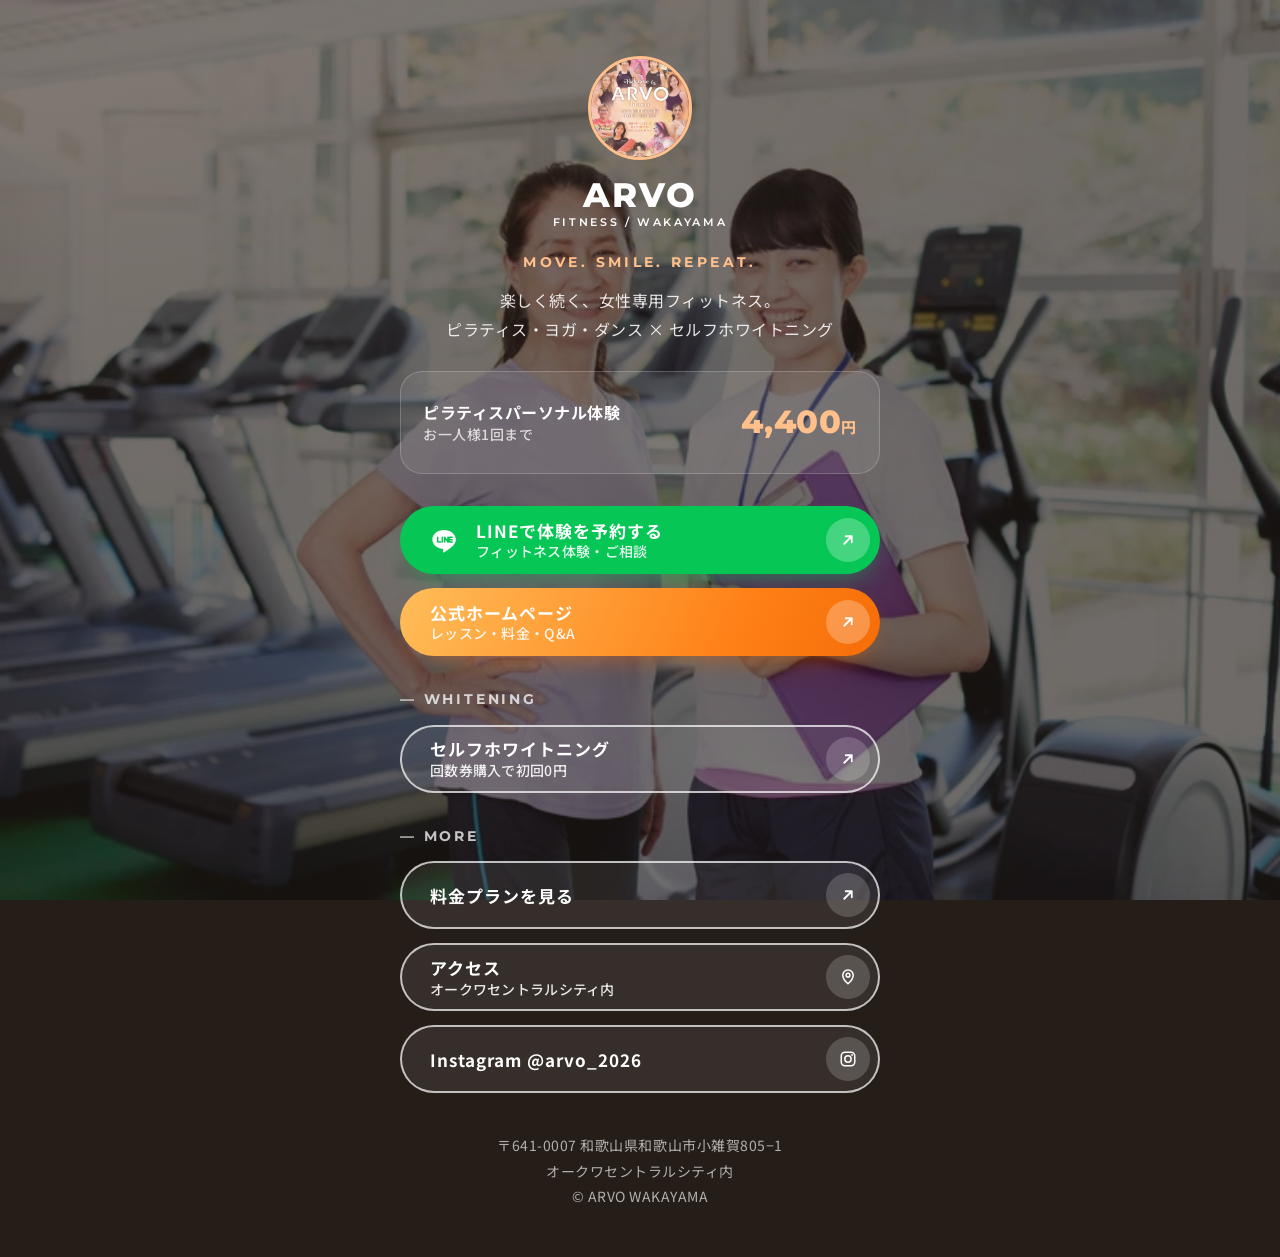
==== links.html @ a534ae3a "first commit" ====
<!doctype html>
<html lang="ja">
<head>
<meta charset="utf-8">
<meta name="viewport" content="width=device-width,initial-scale=1">
<title>ARVO和歌山 | リンク</title>
<meta name="description" content="ARVO和歌山（女性専用フィットネス）とセルフホワイトニングのリンク集。体験予約はLINEから。">
<meta name="robots" content="noindex">
<meta name="theme-color" content="#241d18">
<link rel="preconnect" href="https://fonts.googleapis.com">
<link rel="preconnect" href="https://fonts.gstatic.com" crossorigin>
<link href="https://fonts.googleapis.com/css2?family=Montserrat:wght@600;700;800;900&family=Noto+Sans+JP:wght@400;500;700;800&display=swap" rel="stylesheet">
<link rel="stylesheet" href="css/style.css">
<style>
  body{background:var(--brown);min-height:100svh}
  .lk{position:relative;min-height:100svh;color:#fff;overflow:hidden}
  .lk-bg{position:fixed;inset:0;width:100%;height:100%;object-fit:cover;opacity:.35}
  .lk::before{content:"";position:fixed;inset:0;background:linear-gradient(180deg,rgba(36,29,24,.55),rgba(36,29,24,.92) 55%),radial-gradient(at 0 0,rgba(247,191,142,.35),transparent 60%);z-index:0}
  .lk-in{position:relative;z-index:1;width:min(100% - 36px,480px);margin-inline:auto;padding:56px 0 48px;text-align:center}
  .lk-avatar{width:104px;height:104px;border-radius:50%;margin:0 auto;overflow:hidden;border:3px solid var(--peach)}
  .lk-avatar img{width:100%;height:100%;object-fit:cover}
  .lk .logo{display:inline-block;margin-top:18px}
  .lk .logo b{font-size:34px}
  .lk-tag{font-family:var(--en);font-weight:700;letter-spacing:.24em;font-size:14px;color:var(--peach);margin-top:14px}
  .lk-desc{font-size:16px;color:rgba(255,255,255,.88);margin-top:10px;line-height:1.8}
  .lk-list{display:grid;gap:14px;margin-top:32px}
  .lk-list .btn{width:100%;text-align:left;min-height:68px;font-size:17px}
  .lk-list .btn span.t{flex:1;min-width:0;display:flex;flex-direction:column;line-height:1.4}
  .lk-list .btn span.t small{font-size:14px;font-weight:500;opacity:.9;letter-spacing:.02em}
  .lk-offer{margin-top:28px;border-radius:22px;padding:20px 22px;background:rgba(255,255,255,.08);border:1px solid rgba(255,255,255,.2);display:flex;justify-content:space-between;align-items:center;gap:10px;text-align:left}
  .lk-offer p{font-weight:700;font-size:16px;line-height:1.5}
  .lk-offer p small{display:block;font-weight:500;font-size:14px;color:rgba(255,255,255,.75)}
  .lk-offer b{font-family:var(--en);font-weight:800;font-size:32px;color:var(--peach);white-space:nowrap}
  .lk-offer b small{font-family:var(--font);font-size:15px}
  .lk-sec{font-family:var(--en);font-weight:700;letter-spacing:.2em;font-size:14px;color:rgba(255,255,255,.75);margin-top:30px;text-align:left}
  .lk-foot{margin-top:40px;font-size:14px;color:rgba(255,255,255,.65);line-height:1.8}
</style>
</head>
<body>
<svg width="0" height="0" style="position:absolute" aria-hidden="true">
  <symbol id="i-out" viewBox="0 0 24 24"><path d="M7 17 17 7M9 7h8v8" fill="none" stroke="currentColor" stroke-width="2.4" stroke-linecap="round" stroke-linejoin="round"/></symbol>
  <symbol id="i-line" viewBox="0 0 24 24"><path d="M12 3.5C6.5 3.5 2 7.1 2 11.6c0 4 3.6 7.4 8.4 8 .3.1.8.2.9.5.1.3.1.7 0 1l-.1.9c0 .3-.2 1 .9.5 1.1-.5 5.9-3.5 8-6 1.5-1.6 2-3.2 2-4.9 0-4.5-4.5-8.1-10.1-8.1Z" fill="#fff"/><path d="M6.6 9.6v4.2h2.6M10.6 9.6v4.2M12.6 13.8V9.6l2.8 4.2V9.6M19 9.6h-2.4v4.2H19M16.6 11.7H19" fill="none" stroke="#06c755" stroke-width="1.3" stroke-linecap="round" stroke-linejoin="round"/></symbol>
  <symbol id="i-ig" viewBox="0 0 24 24"><rect x="3" y="3" width="18" height="18" rx="5" fill="none" stroke="currentColor" stroke-width="2"/><circle cx="12" cy="12" r="4.2" fill="none" stroke="currentColor" stroke-width="2"/><circle cx="17.4" cy="6.6" r="1.2" fill="currentColor"/></symbol>
  <symbol id="i-pin" viewBox="0 0 24 24"><path d="M12 21s-7-6.2-7-11.5a7 7 0 0 1 14 0C19 14.8 12 21 12 21Z" fill="none" stroke="currentColor" stroke-width="2"/><circle cx="12" cy="9.5" r="2.5" fill="none" stroke="currentColor" stroke-width="2"/></symbol>
</svg>

<main class="lk">
  <img class="lk-bg" src="assets/welcome.webp" alt="">
  <div class="lk-in">
    <div class="lk-avatar"><img src="assets/team.webp" alt="ARVOのインストラクター"></div>
    <a class="logo" href="index.html"><b>ARVO</b><small>FITNESS / WAKAYAMA</small></a>
    <p class="lk-tag">MOVE. SMILE. REPEAT.</p>
    <p class="lk-desc">楽しく続く、女性専用フィットネス。<br>ピラティス・ヨガ・ダンス × セルフホワイトニング</p>

    <div class="lk-offer"><p>ピラティスパーソナル体験<small>お一人様1回まで</small></p><b>4,400<small>円</small></b></div>

    <div class="lk-list">
      <a class="btn btn--line" data-link="line" href="#" target="_blank" rel="noopener"><svg class="ico" aria-hidden="true"><use href="#i-line"/></svg><span class="t">LINEで体験を予約する<small>フィットネス体験・ご相談</small></span><span class="chip"><svg aria-hidden="true"><use href="#i-out"/></svg></span></a>
      <a class="btn" href="index.html"><span class="t">公式ホームページ<small>レッスン・料金・Q&amp;A</small></span><span class="chip"><svg aria-hidden="true"><use href="#i-out"/></svg></span></a>
    </div>

    <p class="lk-sec">— WHITENING</p>
    <div class="lk-list" style="margin-top:12px">
      <a class="btn btn--ghost-lt" data-link="whitening" href="https://arvo-4ef22.web.app/" target="_blank" rel="noopener"><span class="t">セルフホワイトニング<small>回数券購入で初回0円</small></span><span class="chip"><svg aria-hidden="true"><use href="#i-out"/></svg></span></a>
    </div>

    <p class="lk-sec">— MORE</p>
    <div class="lk-list" style="margin-top:12px">
      <a class="btn btn--ghost-lt" href="index.html#price"><span class="t">料金プランを見る</span><span class="chip"><svg aria-hidden="true"><use href="#i-out"/></svg></span></a>
      <a class="btn btn--ghost-lt" href="https://www.google.com/maps/place/%E3%82%B9%E3%83%BC%E3%83%91%E3%83%BC%E3%82%BB%E3%83%B3%E3%82%BF%E3%83%BC%E3%82%AA%E3%83%BC%E3%82%AF%E3%83%AF+%E3%82%BB%E3%83%B3%E3%83%88%E3%83%A9%E3%83%AB%E3%82%B7%E3%83%86%E3%82%A3%E5%92%8C%E6%AD%8C%E5%B1%B1%E5%BA%97/@34.195316,135.18336,16z" target="_blank" rel="noopener"><span class="t">アクセス<small>オークワセントラルシティ内</small></span><span class="chip"><svg aria-hidden="true"><use href="#i-pin"/></svg></span></a>
      <a class="btn btn--ghost-lt" data-link="instagram" href="https://www.instagram.com/arvo_2026/" target="_blank" rel="noopener"><span class="t">Instagram @arvo_2026</span><span class="chip"><svg aria-hidden="true"><use href="#i-ig"/></svg></span></a>
    </div>

    <p class="lk-foot">〒641-0007 和歌山県和歌山市小雑賀805−1<br>オークワセントラルシティ内<br>© ARVO WAKAYAMA</p>
  </div>
</main>
<script src="js/main.js"></script>
</body>
</html>
---- css/style.css ----
/* =========================================================
   ARVO和歌山 — 配色は arvo2026.com を踏襲
   文字：最小14px / 本文17px / ボタン：大きめのピル型
   ========================================================= */
:root{
  --ink:#2c343b;          /* 本文 */
  --ink-soft:#5a534d;     /* 補足文（白地でコントラスト確保） */
  --brown:#241d18;        /* ヒーロー/濃色面 */
  --brown-2:#3d2a20;
  --orange:#ff8017;       /* メインアクセント */
  --orange-lt:#ffbd59;
  --orange-dp:#c65d09;    /* 文字用オレンジ（白地で4.5:1） */
  --orange-txt:#a6500f;
  --peach:#ffc08c;
  --cream:#fffaf4;
  --cream-2:#fff8ec;
  --sand:#f3e2cd;
  --line:#e9dccd;
  --white:#fff;
  --line-green:#06c755;   /* LINE公式カラー */
  --grad:linear-gradient(115deg,#ffbd59,#ff8017 70%,#f56d08);
  --radius:20px;
  --shadow:0 18px 40px -18px rgba(116,67,36,.35);
  --wrap:1160px;
  --font:"Noto Sans JP",system-ui,-apple-system,"Hiragino Sans",sans-serif;
  --en:"Montserrat","Noto Sans JP",sans-serif;
}
*{box-sizing:border-box}
html{scroll-behavior:smooth;-webkit-text-size-adjust:100%}
body{margin:0;font-family:var(--font);color:var(--ink);background:var(--cream);font-size:17px;line-height:1.9;letter-spacing:.03em}
img{max-width:100%;display:block}
a{color:inherit}
h1,h2,h3,p{margin:0}
.wrap{width:min(100% - 40px,var(--wrap));margin-inline:auto}
.skip{position:absolute;left:-9999px}.skip:focus{left:16px;top:16px;z-index:100;background:#fff;padding:12px 18px;border-radius:999px}

/* ---------- 見出し ---------- */
.eyebrow{display:inline-flex;align-items:center;gap:12px;font-family:var(--en);font-weight:700;font-size:14px;letter-spacing:.2em;color:var(--orange-dp)}
.eyebrow::before{content:"";width:28px;height:2px;background:var(--orange)}
.h2{font-size:clamp(30px,4.4vw,46px);line-height:1.45;font-weight:800;letter-spacing:.04em;margin-top:14px}
.lead{font-size:clamp(17px,1.8vw,19px);color:var(--ink-soft);margin-top:20px;max-width:40em}
.sec{padding:clamp(80px,11vw,140px) 0}
.sec-head{margin-bottom:clamp(40px,6vw,64px)}
.center{text-align:center}.center .eyebrow{justify-content:center}.center .lead{margin-inline:auto}
.note{font-size:14px;color:var(--ink-soft);margin-top:18px}

/* ---------- ボタン（新デザイン：ピル型＋矢印チップ） ---------- */
.btn{--bg:var(--grad);--fg:#fff;--chip:rgba(255,255,255,.25);
  display:inline-flex;align-items:center;justify-content:space-between;gap:18px;
  min-height:60px;padding:8px 10px 8px 30px;border-radius:999px;
  background:var(--bg);color:var(--fg);text-decoration:none;font-weight:700;font-size:17px;letter-spacing:.06em;
  border:0;cursor:pointer;box-shadow:0 12px 26px -12px rgba(245,109,8,.6);
  transition:transform .2s ease,box-shadow .2s ease}
.btn .chip{flex:none;width:44px;height:44px;border-radius:50%;background:var(--chip);display:grid;place-items:center;transition:transform .25s ease}
.btn .chip svg{width:18px;height:18px}
.btn:hover{transform:translateY(-2px);box-shadow:0 18px 30px -12px rgba(245,109,8,.7)}
.btn:hover .chip{transform:translateX(3px)}
.btn:focus-visible{outline:3px solid var(--brown);outline-offset:3px}
.btn--line{--bg:var(--line-green);box-shadow:0 12px 26px -12px rgba(6,199,85,.6)}
.btn--line:hover{box-shadow:0 18px 30px -12px rgba(6,199,85,.7)}
.btn--line .ico{width:28px;height:28px;flex:none}
.btn--ghost{--bg:transparent;--fg:var(--ink);--chip:var(--sand);box-shadow:inset 0 0 0 2px var(--ink)}
.btn--ghost:hover{box-shadow:inset 0 0 0 2px var(--ink)}
.btn--ghost-lt{--bg:rgba(255,255,255,.08);--fg:#fff;--chip:rgba(255,255,255,.18);box-shadow:inset 0 0 0 2px rgba(255,255,255,.7)}
.btn--dark{--bg:var(--brown);--chip:rgba(255,255,255,.14);box-shadow:none}
.btn--lg{min-height:68px;font-size:18px;padding-left:34px}
.btn--block{display:flex;width:100%}
.btn-row{display:flex;flex-wrap:wrap;gap:14px;margin-top:36px}

/* ---------- ヘッダー ---------- */
.hd{position:fixed;inset:0 0 auto;z-index:50;transition:background .3s,box-shadow .3s}
.hd.is-scrolled{background:rgba(255,250,244,.94);backdrop-filter:blur(10px);box-shadow:0 1px 0 var(--line)}
.hd-in{display:flex;align-items:center;justify-content:space-between;height:78px}
.logo{text-decoration:none;line-height:1;color:#fff}
.hd.is-scrolled .logo{color:var(--ink)}
.logo b{display:block;font-family:var(--en);font-weight:800;font-size:28px;letter-spacing:.06em}
.logo small{display:block;font-family:var(--en);font-size:11px;font-weight:600;letter-spacing:.24em;margin-top:5px}
.nav{display:flex;align-items:center;gap:30px}
.nav a{text-decoration:none;font-size:15px;font-weight:600;color:#fff}
.hd.is-scrolled .nav a{color:var(--ink)}
.nav a:not(.btn):hover{color:var(--peach)}
.hd.is-scrolled .nav a:not(.btn):hover{color:var(--orange-dp)}
.nav .btn{min-height:50px;font-size:15px;padding-left:22px}
.nav .btn .chip{width:36px;height:36px}
.nav .btn--line .ico{width:24px;height:24px}
.hd.is-scrolled .nav .btn{color:#fff}
.menu-btn{display:none}

/* ---------- ヒーロー ---------- */
.hero{position:relative;min-height:100svh;display:flex;align-items:center;color:#fff;overflow:hidden;background:var(--brown)}
.hero-bg{position:absolute;inset:0;width:100%;height:100%;object-fit:cover}
.hero::after{content:"";position:absolute;inset:0;background:linear-gradient(90deg,rgba(36,29,24,.88),rgba(36,29,24,.45) 64%,rgba(36,29,24,.12)),linear-gradient(0deg,rgba(36,29,24,.65),transparent 50%)}
.hero .wrap{position:relative;z-index:1;padding:140px 0 90px}
.hero-tag{display:flex;flex-wrap:wrap;gap:10px 18px;align-items:center;font-size:15px;font-weight:700}
.hero-tag .en{font-family:var(--en);letter-spacing:.24em;color:var(--peach);font-size:14px}
.hero h1{font-size:clamp(40px,7vw,78px);line-height:1.3;font-weight:900;letter-spacing:.04em;margin-top:22px}
.hero h1 em{font-style:normal;color:var(--peach)}
.hero-lead{font-size:clamp(17px,2vw,20px);margin-top:26px;line-height:2;color:rgba(255,255,255,.92)}
.hero-offer{display:inline-flex;flex-wrap:wrap;align-items:baseline;gap:6px 14px;margin-top:30px;padding:16px 26px;border-radius:16px;background:rgba(255,255,255,.1);border:1px solid rgba(255,255,255,.22)}
.hero-offer .lbl{font-size:16px;font-weight:700}
.hero-offer .price{font-family:var(--en);font-size:34px;font-weight:800;color:var(--peach);line-height:1}
.hero-offer .price small{font-size:17px;font-family:var(--font)}
.hero-offer .sub{font-size:14px;color:rgba(255,255,255,.8)}
.hero-sub-link{display:inline-flex;align-items:center;gap:10px;margin-top:22px;font-size:15px;font-weight:700;color:#fff;text-decoration:none;border-bottom:1px solid rgba(255,255,255,.45);padding-bottom:4px}
.hero-sub-link:hover{color:var(--peach);border-color:var(--peach)}

/* ---------- マーキー ---------- */
.marquee{background:var(--grad);color:#fff;overflow:hidden;white-space:nowrap;padding:18px 0;font-family:var(--en);font-weight:800;font-size:20px;letter-spacing:.14em}
.marquee-in{display:inline-block;animation:mq 40s linear infinite}
.marquee span{margin:0 26px}
@keyframes mq{to{transform:translateX(-50%)}}

/* ---------- About ---------- */
.about-grid{display:grid;grid-template-columns:1.05fr 1fr;gap:clamp(36px,6vw,80px);align-items:center}
.about-img{border-radius:28px;overflow:hidden;box-shadow:var(--shadow);aspect-ratio:4/5}
.about-img img{width:100%;height:100%;object-fit:cover}
.about-body p+p{margin-top:18px}
.points{display:grid;grid-template-columns:repeat(3,1fr);gap:14px;margin-top:36px}
.point{background:#fff;border-radius:18px;padding:22px 18px;box-shadow:0 1px 0 var(--line)}
.point .n{font-family:var(--en);font-weight:800;color:var(--orange-dp);font-size:15px}
.point p{font-weight:700;font-size:17px;line-height:1.6;margin-top:6px}

/* ---------- 診断チェック ---------- */
.check{background:linear-gradient(130deg,#fffdf8,#f7e9d9)}
.check-grid{display:grid;grid-template-columns:1fr 1fr;gap:clamp(32px,5vw,64px);align-items:start}
.check-list{display:grid;gap:12px;margin:0;padding:0;list-style:none}
.check-item label{display:flex;align-items:center;gap:16px;background:#fff;border-radius:18px;padding:20px 22px;cursor:pointer;border:2px solid transparent;font-weight:700;font-size:17px;line-height:1.6;transition:border-color .2s,background .2s}
.check-item input{position:absolute;opacity:0;pointer-events:none}
.check-item .box{flex:none;width:30px;height:30px;border-radius:50%;border:2px solid var(--peach);display:grid;place-items:center;transition:.2s}
.check-item .box svg{width:16px;height:16px;opacity:0;color:#fff}
.check-item input:checked + label{border-color:var(--orange);background:var(--cream-2)}
.check-item input:checked + label .box{background:var(--orange);border-color:var(--orange)}
.check-item input:checked + label .box svg{opacity:1}
.check-item input:focus-visible + label{outline:3px solid var(--brown);outline-offset:2px}
.result{position:sticky;top:110px;background:var(--brown);color:#fff;border-radius:28px;padding:clamp(28px,4vw,44px)}
.result .count{font-family:var(--en);font-weight:800;font-size:56px;line-height:1;color:var(--peach)}
.result .count small{font-size:16px;color:rgba(255,255,255,.75);margin-left:8px;letter-spacing:.12em}
.result h3{font-size:24px;margin-top:22px;line-height:1.6}
.result p{color:rgba(255,255,255,.85);margin-top:12px;font-size:16px}
.result .btn-row{margin-top:28px}
.result .reset{background:none;border:0;color:rgba(255,255,255,.75);font:inherit;font-size:15px;text-decoration:underline;cursor:pointer;margin-top:18px;padding:6px 0}

/* ---------- レッスン ---------- */
.lessons{display:grid;grid-template-columns:1fr 1fr;gap:28px}
.lesson{background:#fff;border-radius:28px;overflow:hidden;box-shadow:var(--shadow);display:flex;flex-direction:column}
.lesson-img{aspect-ratio:16/10;overflow:hidden}
.lesson-img img{width:100%;height:100%;object-fit:cover;transition:transform .6s}
.lesson:hover .lesson-img img{transform:scale(1.04)}
.lesson-body{padding:clamp(26px,3.5vw,40px);display:flex;flex-direction:column;flex:1}
.lesson .tag{font-family:var(--en);font-weight:700;font-size:14px;letter-spacing:.16em;color:var(--orange-dp)}
.lesson h3{font-size:clamp(24px,2.6vw,30px);margin-top:10px;line-height:1.5}
.lesson .catch{font-weight:700;font-size:18px;margin-top:6px}
.lesson p.desc{margin-top:14px;color:var(--ink-soft);flex:1}
.lesson .btn{margin-top:28px;align-self:flex-start}

/* ---------- ステップ ---------- */
.steps-band{background:var(--brown);color:#fff}
.steps-band .h2{color:#fff}.steps-band .lead{color:rgba(255,255,255,.82)}.steps-band .eyebrow{color:var(--peach)}
.steps{display:grid;grid-template-columns:repeat(3,1fr);gap:20px;counter-reset:s}
.step{background:rgba(255,255,255,.06);border:1px solid rgba(255,255,255,.14);border-radius:24px;padding:30px 28px}
.step .n{font-family:var(--en);font-weight:800;font-size:40px;line-height:1;background:var(--grad);-webkit-background-clip:text;background-clip:text;color:transparent}
.step h3{font-size:21px;margin-top:16px;line-height:1.6}
.step p{color:rgba(255,255,255,.8);margin-top:10px;font-size:16px}

/* ---------- 料金 ---------- */
.price-grid{display:grid;grid-template-columns:1.1fr 1fr;gap:28px;align-items:start}
.pcard{background:#fff;border-radius:28px;padding:clamp(28px,4vw,44px);box-shadow:var(--shadow)}
.pcard .tag{font-family:var(--en);font-weight:700;font-size:14px;letter-spacing:.16em;color:var(--orange-dp)}
.pcard h3{font-size:clamp(24px,2.6vw,30px);margin-top:8px}
.trial{margin-top:24px;border-radius:22px;padding:26px 28px;background:linear-gradient(110deg,#fff4de,#ffe1ba);display:flex;flex-wrap:wrap;align-items:center;justify-content:space-between;gap:10px 20px}
.trial .lbl{font-weight:800;font-size:17px}
.trial .lbl small{display:block;font-weight:500;font-size:14px;color:var(--ink-soft)}
.trial .val{font-family:var(--en);font-weight:800;font-size:48px;line-height:1;color:var(--orange-txt)}
.trial .val small{font-family:var(--font);font-size:20px}
.ptable{width:100%;border-collapse:collapse;margin-top:18px}
.ptable th,.ptable td{padding:16px 4px;border-bottom:1px solid var(--line);text-align:left;vertical-align:middle}
.ptable th{font-weight:700;font-size:17px}
.ptable th small{display:block;font-weight:500;font-size:14px;color:var(--ink-soft)}
.ptable td{text-align:right;font-family:var(--en);font-weight:800;font-size:22px;white-space:nowrap}
.ptable td small{font-family:var(--font);font-size:15px;font-weight:700}
.pcard .btn{margin-top:30px}
.group-plans{display:grid;gap:12px;margin-top:22px}
.gplan{display:flex;justify-content:space-between;align-items:center;gap:12px;padding:20px 24px;border-radius:18px;background:var(--cream-2)}
.gplan b{font-size:18px}
.gplan span{display:block;font-size:15px;color:var(--ink-soft)}
.gplan .v{font-family:var(--en);font-weight:800;font-size:26px;white-space:nowrap}
.gplan .v small{font-family:var(--font);font-size:15px}
.gplan.is-best{background:var(--grad);color:#fff}
.gplan.is-best span{color:rgba(255,255,255,.9)}

/* ---------- FITNESS × WHITENING ---------- */
.smile{position:relative;overflow:hidden;background:linear-gradient(110deg,#fff8ec,#f3e2cd)}
.smile-head{display:grid;grid-template-columns:1.1fr 1fr;gap:clamp(30px,5vw,70px);align-items:end}
.smile-big{font-family:var(--en);font-weight:900;font-size:clamp(46px,8vw,104px);line-height:.95;letter-spacing:.02em;color:var(--brown)}
.smile-big span{display:block}
.smile-big .o{background:var(--grad);-webkit-background-clip:text;background-clip:text;color:transparent}
.synergy{display:grid;grid-template-columns:repeat(3,1fr);gap:20px;margin-top:clamp(44px,6vw,70px)}
.syn{background:#fff;border-radius:24px;padding:32px 28px;box-shadow:0 1px 0 var(--line)}
.syn .ic{width:56px;height:56px;border-radius:50%;background:var(--cream-2);display:grid;place-items:center;color:var(--orange-dp)}
.syn .ic svg{width:28px;height:28px}
.syn h3{font-size:21px;line-height:1.6;margin-top:18px}
.syn p{color:var(--ink-soft);margin-top:10px;font-size:16px}
.wh-card{display:grid;grid-template-columns:1fr auto;gap:24px 40px;align-items:center;margin-top:28px;padding:clamp(28px,4vw,44px);border-radius:28px;background:var(--brown);color:#fff}
.wh-card .tag{font-family:var(--en);font-weight:700;letter-spacing:.18em;font-size:14px;color:var(--peach)}
.wh-card h3{font-size:clamp(22px,2.6vw,28px);margin-top:10px;line-height:1.55}
.wh-card p{color:rgba(255,255,255,.85);margin-top:10px;font-size:16px}
.wh-price{display:flex;align-items:baseline;flex-wrap:wrap;gap:4px 12px;margin-top:16px}
.wh-price s{color:rgba(255,255,255,.65);font-size:16px}
.wh-price b{font-family:var(--en);font-size:42px;line-height:1;color:var(--peach)}
.wh-price small{font-size:14px;color:rgba(255,255,255,.75)}

/* ---------- 声 ---------- */
.voices{display:grid;grid-template-columns:repeat(3,1fr);gap:20px}
.voice{background:#fff;border-radius:24px;padding:32px 28px;box-shadow:0 1px 0 var(--line);display:flex;flex-direction:column;gap:14px}
.voice .tag{font-family:var(--en);font-weight:700;font-size:14px;letter-spacing:.16em;color:var(--orange-dp)}
.voice h3{font-size:20px;line-height:1.6}
.voice p{color:var(--ink-soft);font-size:16px}

/* ---------- FAQ ---------- */
.faq{max-width:860px;margin-inline:auto;display:grid;gap:12px}
.faq details{background:#fff;border-radius:20px;box-shadow:0 1px 0 var(--line)}
.faq summary{list-style:none;display:flex;align-items:center;gap:16px;padding:22px 24px;cursor:pointer;font-weight:700;font-size:18px;line-height:1.6}
.faq summary::-webkit-details-marker{display:none}
.faq summary .q{font-family:var(--en);font-weight:800;color:var(--orange-dp);flex:none}
.faq summary .pm{margin-left:auto;flex:none;width:36px;height:36px;border-radius:50%;background:var(--cream-2);display:grid;place-items:center;transition:transform .25s}
.faq summary .pm svg{width:16px;height:16px}
.faq details[open] .pm{transform:rotate(45deg)}
.faq .a{padding:0 24px 24px 60px;color:var(--ink-soft)}

/* ---------- CTA ---------- */
.cta{position:relative;color:#fff;overflow:hidden;background:var(--brown)}
.cta-bg{position:absolute;inset:0;width:100%;height:100%;object-fit:cover;opacity:.35}
.cta::before{content:"";position:absolute;inset:0;background:radial-gradient(at 0 0,rgba(247,191,142,.35),transparent 60%)}
.cta .wrap{position:relative;z-index:1}
.cta .h2{color:#fff}.cta .eyebrow{color:var(--peach)}.cta .lead{color:rgba(255,255,255,.88)}
.cta-box{display:grid;grid-template-columns:1.2fr 1fr;gap:clamp(28px,5vw,60px);align-items:center}
.cta-card{background:#fff;color:var(--ink);border-radius:28px;padding:clamp(28px,4vw,40px)}
.cta-card .trial{margin-top:0}
.cta-card .btn{margin-top:22px}
.cta-card .alt{margin-top:14px}
.cta-card .note{text-align:center}
.flow{display:grid;gap:10px;margin-top:30px;padding:0;list-style:none}
.flow li{display:flex;gap:14px;align-items:center;font-weight:700;font-size:17px}
.flow li b{flex:none;width:36px;height:36px;border-radius:50%;background:var(--grad);display:grid;place-items:center;font-family:var(--en);font-size:15px}

/* ---------- アクセス ---------- */
.access-grid{display:grid;grid-template-columns:1fr 1.1fr;gap:clamp(30px,5vw,60px);align-items:center}
.access-img{border-radius:28px;overflow:hidden;aspect-ratio:16/11;box-shadow:var(--shadow)}
.access-img img{width:100%;height:100%;object-fit:cover}
.addr{font-size:18px;margin-top:22px;line-height:1.9}
.addr b{font-size:24px;display:block;margin-bottom:6px}

/* ---------- フッター ---------- */
.ft{background:var(--brown);color:rgba(255,255,255,.85);padding:64px 0 120px}
.ft-in{display:flex;flex-wrap:wrap;justify-content:space-between;gap:30px;align-items:flex-start}
.ft .logo{color:#fff}
.ft-nav{display:flex;flex-wrap:wrap;gap:12px 26px}
.ft-nav a{text-decoration:none;font-size:15px;font-weight:600}
.ft-nav a:hover{color:var(--peach)}
.ft small{display:block;margin-top:40px;font-size:14px;color:rgba(255,255,255,.6)}

/* ---------- 固定CTA（スマホ） ---------- */
.fix-cta{display:none}

/* ---------- 表示アニメ ---------- */
.rv{opacity:0;transform:translateY(24px);transition:opacity .8s ease,transform .8s ease}
.rv.is-in{opacity:1;transform:none}
@media (prefers-reduced-motion:reduce){.rv{opacity:1;transform:none;transition:none}.marquee-in{animation:none}html{scroll-behavior:auto}}

/* ---------- レスポンシブ ---------- */
@media (max-width:960px){
  .nav{position:fixed;inset:78px 0 auto;flex-direction:column;align-items:stretch;gap:0;background:var(--cream);padding:10px 20px 24px;box-shadow:0 20px 30px -20px rgba(0,0,0,.25);display:none}
  .nav.is-open{display:flex}
  .nav a{color:var(--ink);padding:16px 4px;border-bottom:1px solid var(--line);font-size:17px}
  .nav .btn{margin-top:16px;color:#fff;border:0;justify-content:space-between}
  .menu-btn{display:grid;place-items:center;width:52px;height:52px;border-radius:50%;border:0;background:rgba(255,255,255,.16);color:#fff;cursor:pointer}
  .hd.is-scrolled .menu-btn,.hd.menu-open .menu-btn{background:var(--brown);color:#fff}
  .hd.menu-open{background:var(--cream)}
  .hd.menu-open .logo{color:var(--ink)}
  .menu-btn svg{width:24px;height:24px}
  .about-grid,.check-grid,.lessons,.price-grid,.smile-head,.cta-box,.access-grid{grid-template-columns:1fr}
  .steps,.synergy,.voices{grid-template-columns:1fr}
  .result{position:static}
  .wh-card{grid-template-columns:1fr}
  .fix-cta{display:flex;position:fixed;left:12px;right:12px;bottom:12px;z-index:40;gap:10px;transform:translateY(140%);transition:transform .35s ease}
  .fix-cta.is-show{transform:none}
  .fix-cta .btn{flex:1;min-height:58px;font-size:16px;padding-left:20px}
  .fix-cta .btn .chip{width:40px;height:40px}
}
@media (max-width:560px){
  body{font-size:16px}
  .points{grid-template-columns:1fr}
  .btn{width:100%}
  .btn-row{flex-direction:column}
  .faq .a{padding-left:24px}
  .hero-offer{display:flex}
}
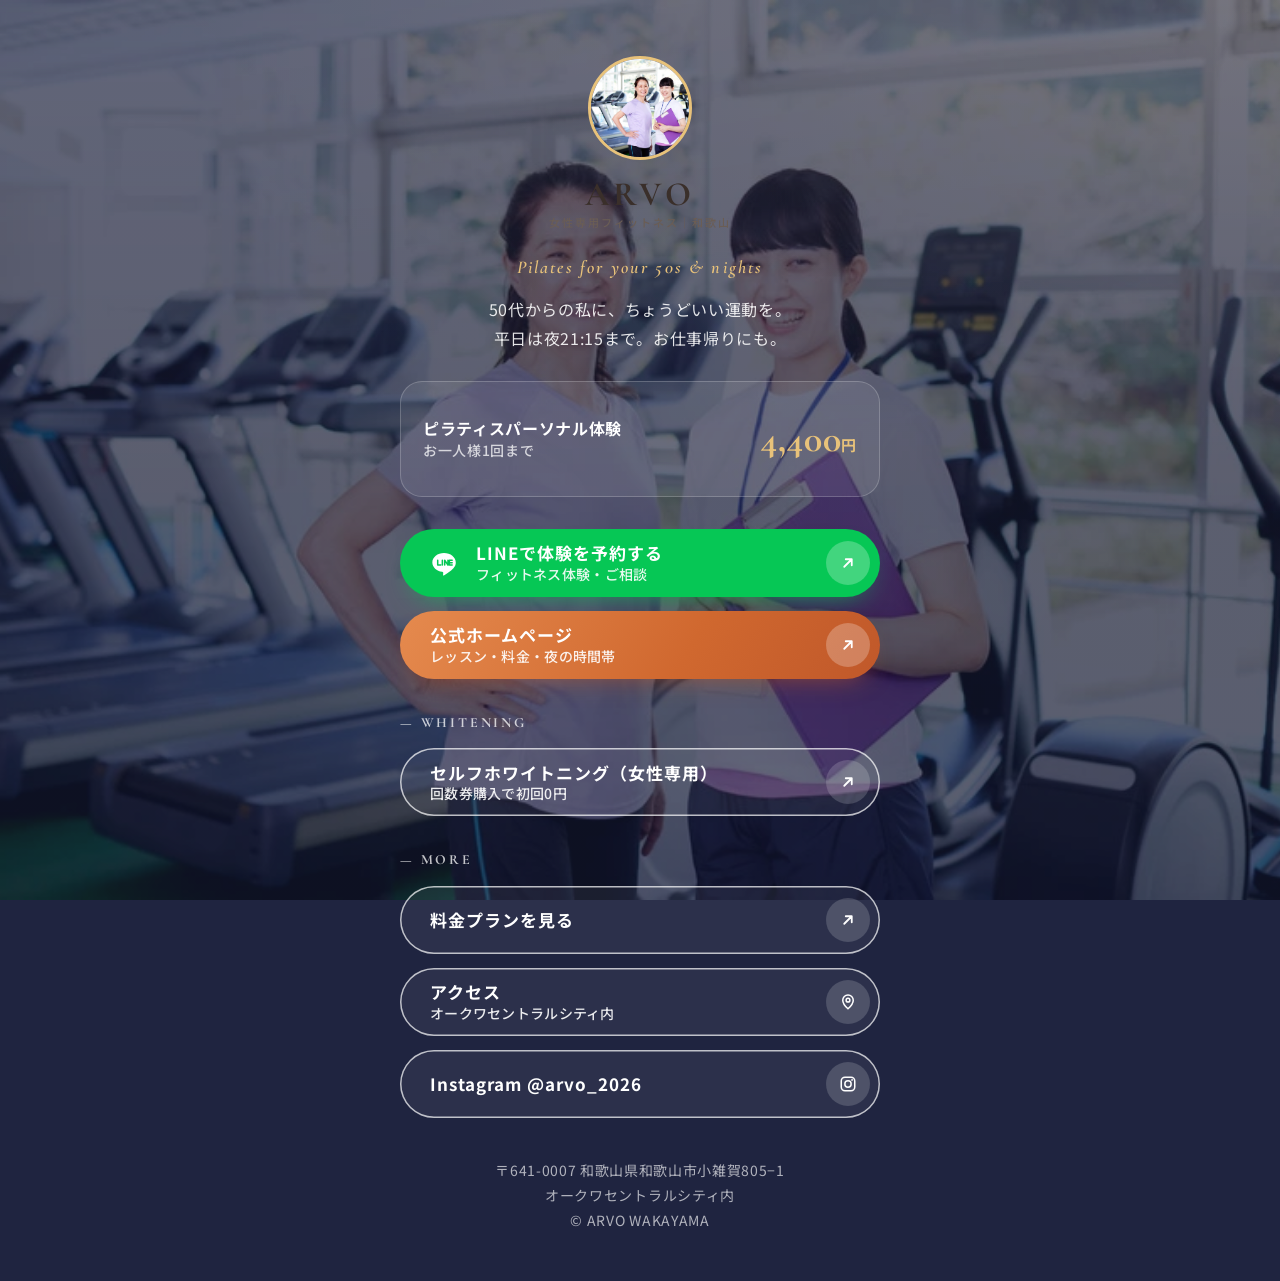
==== commit 5441f7bd: "Redesign site for women in their 50s and evening visitors in their 30s - New first view: 50s-focused" ====
--- a/links.html
+++ b/links.html
@@ -4,24 +4,24 @@
 <meta charset="utf-8">
 <meta name="viewport" content="width=device-width,initial-scale=1">
 <title>ARVO和歌山 | リンク</title>
-<meta name="description" content="ARVO和歌山（女性専用フィットネス）とセルフホワイトニングのリンク集。体験予約はLINEから。">
+<meta name="description" content="ARVO和歌山（女性専用フィットネス）とセルフホワイトニング（女性専用）のリンク集。平日は夜21:15まで。体験予約はLINEから。">
 <meta name="robots" content="noindex">
-<meta name="theme-color" content="#241d18">
+<meta name="theme-color" content="#1f2440">
 <link rel="preconnect" href="https://fonts.googleapis.com">
 <link rel="preconnect" href="https://fonts.gstatic.com" crossorigin>
-<link href="https://fonts.googleapis.com/css2?family=Montserrat:wght@600;700;800;900&family=Noto+Sans+JP:wght@400;500;700;800&display=swap" rel="stylesheet">
+<link href="https://fonts.googleapis.com/css2?family=Cormorant+Garamond:ital,wght@0,600;0,700;1,600&family=Noto+Sans+JP:wght@400;500;700&family=Shippori+Mincho:wght@600&display=swap" rel="stylesheet">
 <link rel="stylesheet" href="css/style.css">
 <style>
-  body{background:var(--brown);min-height:100svh}
+  body{background:var(--night);min-height:100svh}
   .lk{position:relative;min-height:100svh;color:#fff;overflow:hidden}
-  .lk-bg{position:fixed;inset:0;width:100%;height:100%;object-fit:cover;opacity:.35}
-  .lk::before{content:"";position:fixed;inset:0;background:linear-gradient(180deg,rgba(36,29,24,.55),rgba(36,29,24,.92) 55%),radial-gradient(at 0 0,rgba(247,191,142,.35),transparent 60%);z-index:0}
+  .lk-bg{position:fixed;inset:0;width:100%;height:100%;object-fit:cover;opacity:.3}
+  .lk::before{content:"";position:fixed;inset:0;background:linear-gradient(180deg,rgba(31,36,64,.55),rgba(20,24,48,.94) 55%),radial-gradient(at 100% 0,rgba(232,194,122,.3),transparent 60%);z-index:0}
   .lk-in{position:relative;z-index:1;width:min(100% - 36px,480px);margin-inline:auto;padding:56px 0 48px;text-align:center}
-  .lk-avatar{width:104px;height:104px;border-radius:50%;margin:0 auto;overflow:hidden;border:3px solid var(--peach)}
+  .lk-avatar{width:104px;height:104px;border-radius:50%;margin:0 auto;overflow:hidden;border:3px solid var(--gold)}
   .lk-avatar img{width:100%;height:100%;object-fit:cover}
   .lk .logo{display:inline-block;margin-top:18px}
   .lk .logo b{font-size:34px}
-  .lk-tag{font-family:var(--en);font-weight:700;letter-spacing:.24em;font-size:14px;color:var(--peach);margin-top:14px}
+  .lk-tag{font-family:var(--en);font-style:italic;font-weight:600;letter-spacing:.12em;font-size:18px;color:var(--gold);margin-top:14px}
   .lk-desc{font-size:16px;color:rgba(255,255,255,.88);margin-top:10px;line-height:1.8}
   .lk-list{display:grid;gap:14px;margin-top:32px}
   .lk-list .btn{width:100%;text-align:left;min-height:68px;font-size:17px}
@@ -30,7 +30,7 @@
   .lk-offer{margin-top:28px;border-radius:22px;padding:20px 22px;background:rgba(255,255,255,.08);border:1px solid rgba(255,255,255,.2);display:flex;justify-content:space-between;align-items:center;gap:10px;text-align:left}
   .lk-offer p{font-weight:700;font-size:16px;line-height:1.5}
   .lk-offer p small{display:block;font-weight:500;font-size:14px;color:rgba(255,255,255,.75)}
-  .lk-offer b{font-family:var(--en);font-weight:800;font-size:32px;color:var(--peach);white-space:nowrap}
+  .lk-offer b{font-family:var(--en);font-weight:700;font-size:38px;color:var(--gold);white-space:nowrap}
   .lk-offer b small{font-family:var(--font);font-size:15px}
   .lk-sec{font-family:var(--en);font-weight:700;letter-spacing:.2em;font-size:14px;color:rgba(255,255,255,.75);margin-top:30px;text-align:left}
   .lk-foot{margin-top:40px;font-size:14px;color:rgba(255,255,255,.65);line-height:1.8}
@@ -47,21 +47,21 @@
 <main class="lk">
   <img class="lk-bg" src="assets/welcome.webp" alt="">
   <div class="lk-in">
-    <div class="lk-avatar"><img src="assets/team.webp" alt="ARVOのインストラクター"></div>
-    <a class="logo" href="index.html"><b>ARVO</b><small>FITNESS / WAKAYAMA</small></a>
-    <p class="lk-tag">MOVE. SMILE. REPEAT.</p>
-    <p class="lk-desc">楽しく続く、女性専用フィットネス。<br>ピラティス・ヨガ・ダンス × セルフホワイトニング</p>
+    <div class="lk-avatar"><img src="assets/welcome.webp" alt="ARVOのスタッフ" style="object-position:30% 30%"></div>
+    <a class="logo" href="index.html"><b>ARVO</b><small>女性専用フィットネス｜和歌山</small></a>
+    <p class="lk-tag">Pilates for your 50s &amp; nights</p>
+    <p class="lk-desc">50代からの私に、ちょうどいい運動を。<br>平日は夜21:15まで。お仕事帰りにも。</p>
 
     <div class="lk-offer"><p>ピラティスパーソナル体験<small>お一人様1回まで</small></p><b>4,400<small>円</small></b></div>
 
     <div class="lk-list">
-      <a class="btn btn--line" data-link="line" href="#" target="_blank" rel="noopener"><svg class="ico" aria-hidden="true"><use href="#i-line"/></svg><span class="t">LINEで体験を予約する<small>フィットネス体験・ご相談</small></span><span class="chip"><svg aria-hidden="true"><use href="#i-out"/></svg></span></a>
-      <a class="btn" href="index.html"><span class="t">公式ホームページ<small>レッスン・料金・Q&amp;A</small></span><span class="chip"><svg aria-hidden="true"><use href="#i-out"/></svg></span></a>
+      <a class="btn btn--line" data-link="line" href="https://lin.ee/SpYlcYa" target="_blank" rel="noopener"><svg class="ico" aria-hidden="true"><use href="#i-line"/></svg><span class="t">LINEで体験を予約する<small>フィットネス体験・ご相談</small></span><span class="chip"><svg aria-hidden="true"><use href="#i-out"/></svg></span></a>
+      <a class="btn" href="index.html"><span class="t">公式ホームページ<small>レッスン・料金・夜の時間帯</small></span><span class="chip"><svg aria-hidden="true"><use href="#i-out"/></svg></span></a>
     </div>
 
     <p class="lk-sec">— WHITENING</p>
     <div class="lk-list" style="margin-top:12px">
-      <a class="btn btn--ghost-lt" data-link="whitening" href="https://arvo-4ef22.web.app/" target="_blank" rel="noopener"><span class="t">セルフホワイトニング<small>回数券購入で初回0円</small></span><span class="chip"><svg aria-hidden="true"><use href="#i-out"/></svg></span></a>
+      <a class="btn btn--ghost-lt" data-link="whitening" href="https://arvo-4ef22.web.app/" target="_blank" rel="noopener"><span class="t">セルフホワイトニング（女性専用）<small>回数券購入で初回0円</small></span><span class="chip"><svg aria-hidden="true"><use href="#i-out"/></svg></span></a>
     </div>
 
     <p class="lk-sec">— MORE</p>
--- a/css/style.css
+++ b/css/style.css
@@ -1,297 +1,352 @@
 /* =========================================================
-   ARVO和歌山 — 配色は arvo2026.com を踏襲
-   文字：最小14px / 本文17px / ボタン：大きめのピル型
+   ARVO和歌山
+   メインターゲット：50代女性 ／ サブ：夜に通いたい30代女性
+   ・落ち着いたクリーム×テラコッタ（ブランドのオレンジを大人向けに調整）
+   ・夜セクションはネイビー×ゴールド
+   ・文字：最小14px / 本文17px（スマホ16px）/ 行間ゆったり
    ========================================================= */
 :root{
-  --ink:#2c343b;          /* 本文 */
-  --ink-soft:#5a534d;     /* 補足文（白地でコントラスト確保） */
-  --brown:#241d18;        /* ヒーロー/濃色面 */
-  --brown-2:#3d2a20;
-  --orange:#ff8017;       /* メインアクセント */
-  --orange-lt:#ffbd59;
-  --orange-dp:#c65d09;    /* 文字用オレンジ（白地で4.5:1） */
-  --orange-txt:#a6500f;
-  --peach:#ffc08c;
-  --cream:#fffaf4;
-  --cream-2:#fff8ec;
-  --sand:#f3e2cd;
-  --line:#e9dccd;
+  --ink:#3a2f2a;          /* 本文 */
+  --ink-soft:#6a5d55;     /* 補足文（クリーム地で4.5:1以上） */
+  --cream:#fbf6f0;        /* ベース背景 */
+  --cream-2:#f5ece2;
+  --sand:#ecdccb;
+  --line:#e6d7c7;
   --white:#fff;
+  --accent:#d0682f;       /* テラコッタ（装飾・ボタン） */
+  --accent-dp:#a8501f;    /* 文字用（白地で4.5:1以上） */
+  --accent-lt:#f6d2b8;
+  --rose:#f3ddd3;
+  --night:#1f2440;        /* 夜セクション */
+  --night-2:#2c3358;
+  --gold:#e8c27a;
   --line-green:#06c755;   /* LINE公式カラー */
-  --grad:linear-gradient(115deg,#ffbd59,#ff8017 70%,#f56d08);
-  --radius:20px;
-  --shadow:0 18px 40px -18px rgba(116,67,36,.35);
+  --grad:linear-gradient(120deg,#e58a4e,#d0682f 60%,#c0582a);
+  --radius:24px;
+  --shadow:0 20px 44px -22px rgba(96,58,32,.38);
   --wrap:1160px;
   --font:"Noto Sans JP",system-ui,-apple-system,"Hiragino Sans",sans-serif;
-  --en:"Montserrat","Noto Sans JP",sans-serif;
+  --serif:"Shippori Mincho","Noto Serif JP","Hiragino Mincho ProN",serif;
+  --en:"Cormorant Garamond","Shippori Mincho",serif;
 }
 *{box-sizing:border-box}
 html{scroll-behavior:smooth;-webkit-text-size-adjust:100%}
-body{margin:0;font-family:var(--font);color:var(--ink);background:var(--cream);font-size:17px;line-height:1.9;letter-spacing:.03em}
+body{margin:0;font-family:var(--font);color:var(--ink);background:var(--cream);font-size:17px;line-height:1.95;letter-spacing:.04em}
 img{max-width:100%;display:block}
 a{color:inherit}
 h1,h2,h3,p{margin:0}
 .wrap{width:min(100% - 40px,var(--wrap));margin-inline:auto}
 .skip{position:absolute;left:-9999px}.skip:focus{left:16px;top:16px;z-index:100;background:#fff;padding:12px 18px;border-radius:999px}
+.sp{display:none}
 
 /* ---------- 見出し ---------- */
-.eyebrow{display:inline-flex;align-items:center;gap:12px;font-family:var(--en);font-weight:700;font-size:14px;letter-spacing:.2em;color:var(--orange-dp)}
-.eyebrow::before{content:"";width:28px;height:2px;background:var(--orange)}
-.h2{font-size:clamp(30px,4.4vw,46px);line-height:1.45;font-weight:800;letter-spacing:.04em;margin-top:14px}
-.lead{font-size:clamp(17px,1.8vw,19px);color:var(--ink-soft);margin-top:20px;max-width:40em}
-.sec{padding:clamp(80px,11vw,140px) 0}
-.sec-head{margin-bottom:clamp(40px,6vw,64px)}
+.eyebrow{display:inline-flex;align-items:center;gap:12px;font-family:var(--en);font-style:italic;font-weight:600;font-size:18px;letter-spacing:.12em;color:var(--accent-dp)}
+.eyebrow::before{content:"";width:32px;height:1px;background:currentColor}
+.h2{font-family:var(--serif);font-size:clamp(28px,4vw,42px);line-height:1.6;font-weight:600;letter-spacing:.06em;margin-top:14px}
+.h2 em{font-style:normal;color:var(--accent-dp)}
+.lead{font-size:clamp(17px,1.8vw,18px);color:var(--ink-soft);margin-top:20px;max-width:40em}
+.sec{padding:clamp(80px,11vw,136px) 0}
+.sec-head{margin-bottom:clamp(40px,6vw,60px)}
 .center{text-align:center}.center .eyebrow{justify-content:center}.center .lead{margin-inline:auto}
 .note{font-size:14px;color:var(--ink-soft);margin-top:18px}
 
-/* ---------- ボタン（新デザイン：ピル型＋矢印チップ） ---------- */
-.btn{--bg:var(--grad);--fg:#fff;--chip:rgba(255,255,255,.25);
+/* ---------- ボタン ---------- */
+.btn{--bg:var(--grad);--fg:#fff;--chip:rgba(255,255,255,.24);
   display:inline-flex;align-items:center;justify-content:space-between;gap:18px;
-  min-height:60px;padding:8px 10px 8px 30px;border-radius:999px;
+  min-height:62px;padding:8px 10px 8px 30px;border-radius:999px;
   background:var(--bg);color:var(--fg);text-decoration:none;font-weight:700;font-size:17px;letter-spacing:.06em;
-  border:0;cursor:pointer;box-shadow:0 12px 26px -12px rgba(245,109,8,.6);
+  border:0;cursor:pointer;box-shadow:0 12px 26px -14px rgba(192,88,42,.7);
   transition:transform .2s ease,box-shadow .2s ease}
 .btn .chip{flex:none;width:44px;height:44px;border-radius:50%;background:var(--chip);display:grid;place-items:center;transition:transform .25s ease}
 .btn .chip svg{width:18px;height:18px}
-.btn:hover{transform:translateY(-2px);box-shadow:0 18px 30px -12px rgba(245,109,8,.7)}
+.btn:hover{transform:translateY(-2px)}
 .btn:hover .chip{transform:translateX(3px)}
-.btn:focus-visible{outline:3px solid var(--brown);outline-offset:3px}
-.btn--line{--bg:var(--line-green);box-shadow:0 12px 26px -12px rgba(6,199,85,.6)}
-.btn--line:hover{box-shadow:0 18px 30px -12px rgba(6,199,85,.7)}
+.btn:focus-visible{outline:3px solid var(--ink);outline-offset:3px}
+.btn--line{--bg:var(--line-green);box-shadow:0 12px 26px -14px rgba(6,199,85,.7)}
 .btn--line .ico{width:28px;height:28px;flex:none}
-.btn--ghost{--bg:transparent;--fg:var(--ink);--chip:var(--sand);box-shadow:inset 0 0 0 2px var(--ink)}
-.btn--ghost:hover{box-shadow:inset 0 0 0 2px var(--ink)}
-.btn--ghost-lt{--bg:rgba(255,255,255,.08);--fg:#fff;--chip:rgba(255,255,255,.18);box-shadow:inset 0 0 0 2px rgba(255,255,255,.7)}
-.btn--dark{--bg:var(--brown);--chip:rgba(255,255,255,.14);box-shadow:none}
-.btn--lg{min-height:68px;font-size:18px;padding-left:34px}
+.btn--ghost{--bg:transparent;--fg:var(--ink);--chip:var(--cream-2);box-shadow:inset 0 0 0 1.5px var(--ink)}
+.btn--ghost-lt{--bg:rgba(255,255,255,.06);--fg:#fff;--chip:rgba(255,255,255,.16);box-shadow:inset 0 0 0 1.5px rgba(255,255,255,.7)}
+.btn--dark{--bg:var(--ink);--chip:rgba(255,255,255,.14);box-shadow:none}
+.btn--lg{min-height:70px;font-size:18px;padding-left:34px}
 .btn--block{display:flex;width:100%}
-.btn-row{display:flex;flex-wrap:wrap;gap:14px;margin-top:36px}
+.btn-row{display:flex;flex-wrap:wrap;gap:14px;margin-top:34px}
 
 /* ---------- ヘッダー ---------- */
 .hd{position:fixed;inset:0 0 auto;z-index:50;transition:background .3s,box-shadow .3s}
-.hd.is-scrolled{background:rgba(255,250,244,.94);backdrop-filter:blur(10px);box-shadow:0 1px 0 var(--line)}
+.hd.is-scrolled,.hd.menu-open{background:rgba(251,246,240,.95);backdrop-filter:blur(10px);box-shadow:0 1px 0 var(--line)}
 .hd-in{display:flex;align-items:center;justify-content:space-between;height:78px}
-.logo{text-decoration:none;line-height:1;color:#fff}
-.hd.is-scrolled .logo{color:var(--ink)}
-.logo b{display:block;font-family:var(--en);font-weight:800;font-size:28px;letter-spacing:.06em}
-.logo small{display:block;font-family:var(--en);font-size:11px;font-weight:600;letter-spacing:.24em;margin-top:5px}
-.nav{display:flex;align-items:center;gap:30px}
-.nav a{text-decoration:none;font-size:15px;font-weight:600;color:#fff}
-.hd.is-scrolled .nav a{color:var(--ink)}
-.nav a:not(.btn):hover{color:var(--peach)}
-.hd.is-scrolled .nav a:not(.btn):hover{color:var(--orange-dp)}
-.nav .btn{min-height:50px;font-size:15px;padding-left:22px}
+.logo{text-decoration:none;line-height:1;color:var(--ink)}
+.logo b{display:block;font-family:var(--en);font-weight:700;font-size:30px;letter-spacing:.12em}
+.logo small{display:block;font-size:11px;font-weight:500;letter-spacing:.18em;margin-top:5px;color:var(--ink-soft)}
+.nav{display:flex;align-items:center;gap:28px}
+.nav a{text-decoration:none;font-size:15px;font-weight:500}
+.nav a:not(.btn):hover{color:var(--accent-dp)}
+.nav .btn{min-height:50px;font-size:15px;padding-left:22px;color:#fff}
 .nav .btn .chip{width:36px;height:36px}
 .nav .btn--line .ico{width:24px;height:24px}
-.hd.is-scrolled .nav .btn{color:#fff}
 .menu-btn{display:none}
 
-/* ---------- ヒーロー ---------- */
-.hero{position:relative;min-height:100svh;display:flex;align-items:center;color:#fff;overflow:hidden;background:var(--brown)}
-.hero-bg{position:absolute;inset:0;width:100%;height:100%;object-fit:cover}
-.hero::after{content:"";position:absolute;inset:0;background:linear-gradient(90deg,rgba(36,29,24,.88),rgba(36,29,24,.45) 64%,rgba(36,29,24,.12)),linear-gradient(0deg,rgba(36,29,24,.65),transparent 50%)}
-.hero .wrap{position:relative;z-index:1;padding:140px 0 90px}
-.hero-tag{display:flex;flex-wrap:wrap;gap:10px 18px;align-items:center;font-size:15px;font-weight:700}
-.hero-tag .en{font-family:var(--en);letter-spacing:.24em;color:var(--peach);font-size:14px}
-.hero h1{font-size:clamp(40px,7vw,78px);line-height:1.3;font-weight:900;letter-spacing:.04em;margin-top:22px}
-.hero h1 em{font-style:normal;color:var(--peach)}
-.hero-lead{font-size:clamp(17px,2vw,20px);margin-top:26px;line-height:2;color:rgba(255,255,255,.92)}
-.hero-offer{display:inline-flex;flex-wrap:wrap;align-items:baseline;gap:6px 14px;margin-top:30px;padding:16px 26px;border-radius:16px;background:rgba(255,255,255,.1);border:1px solid rgba(255,255,255,.22)}
-.hero-offer .lbl{font-size:16px;font-weight:700}
-.hero-offer .price{font-family:var(--en);font-size:34px;font-weight:800;color:var(--peach);line-height:1}
-.hero-offer .price small{font-size:17px;font-family:var(--font)}
-.hero-offer .sub{font-size:14px;color:rgba(255,255,255,.8)}
-.hero-sub-link{display:inline-flex;align-items:center;gap:10px;margin-top:22px;font-size:15px;font-weight:700;color:#fff;text-decoration:none;border-bottom:1px solid rgba(255,255,255,.45);padding-bottom:4px}
-.hero-sub-link:hover{color:var(--peach);border-color:var(--peach)}
-
-/* ---------- マーキー ---------- */
-.marquee{background:var(--grad);color:#fff;overflow:hidden;white-space:nowrap;padding:18px 0;font-family:var(--en);font-weight:800;font-size:20px;letter-spacing:.14em}
-.marquee-in{display:inline-block;animation:mq 40s linear infinite}
-.marquee span{margin:0 26px}
-@keyframes mq{to{transform:translateX(-50%)}}
-
-/* ---------- About ---------- */
-.about-grid{display:grid;grid-template-columns:1.05fr 1fr;gap:clamp(36px,6vw,80px);align-items:center}
-.about-img{border-radius:28px;overflow:hidden;box-shadow:var(--shadow);aspect-ratio:4/5}
+/* ---------- ファーストビュー ---------- */
+.hero{position:relative;padding:118px 0 72px;overflow:hidden;background:
+  radial-gradient(70% 60% at 100% 0,var(--rose),transparent 70%),
+  radial-gradient(50% 50% at 0 100%,#f3e3cf,transparent 70%),var(--cream)}
+.hero-grid{display:grid;grid-template-columns:1.05fr .95fr;gap:clamp(30px,5vw,64px);align-items:center}
+.hero-tag{display:inline-flex;align-items:center;gap:10px;font-size:15px;font-weight:700;color:var(--accent-dp);background:#fff;border-radius:999px;padding:8px 18px;box-shadow:0 1px 0 var(--line)}
+.hero h1 .nw{white-space:nowrap}
+.hero h1{font-family:var(--serif);font-weight:600;font-size:clamp(30px,4.6vw,56px);line-height:1.5;letter-spacing:.06em;margin-top:24px}
+.hero h1 em{font-style:normal;color:var(--accent-dp);background:linear-gradient(transparent 70%,var(--accent-lt) 70%)}
+.hero-lead{font-size:clamp(17px,1.8vw,19px);margin-top:24px;line-height:2.05;color:var(--ink-soft)}
+.hero-offer{display:flex;flex-wrap:wrap;align-items:center;gap:6px 18px;margin-top:30px;padding:18px 26px;border-radius:20px;background:#fff;box-shadow:var(--shadow);max-width:520px}
+.hero-offer .lbl{font-size:16px;font-weight:700;line-height:1.5}
+.hero-offer .lbl small{display:block;font-size:14px;font-weight:500;color:var(--ink-soft)}
+.hero-offer .price{font-family:var(--en);font-size:46px;font-weight:700;color:var(--accent-dp);line-height:1;margin-left:auto}
+.hero-offer .price small{font-size:17px;font-family:var(--font);font-weight:700}
+.hero .btn-row{margin-top:28px}
+.hero-visual{position:relative}
+.hero-photo{border-radius:200px 200px 28px 28px;overflow:hidden;aspect-ratio:4/5;box-shadow:var(--shadow)}
+.hero-photo img{width:100%;height:100%;object-fit:cover;object-position:42% 50%}
+.hero-badge{position:absolute;left:-28px;bottom:36px;background:var(--night);color:#fff;border-radius:20px;padding:16px 22px 16px 18px;display:flex;gap:14px;align-items:center;box-shadow:0 18px 36px -16px rgba(31,36,64,.6)}
+.hero-badge svg{width:34px;height:34px;color:var(--gold);flex:none}
+.hero-badge p{font-size:14px;line-height:1.5;color:rgba(255,255,255,.85)}
+.hero-badge b{display:block;font-size:19px;color:#fff;letter-spacing:.06em}
+.hero-badge b span{color:var(--gold)}
+.hero-chips{display:flex;flex-wrap:wrap;gap:10px;margin-top:40px;padding:0;list-style:none}
+.hero-chips li{display:flex;align-items:center;gap:8px;font-size:15px;font-weight:700;background:rgba(255,255,255,.75);border:1px solid var(--line);border-radius:999px;padding:8px 16px}
+.hero-chips svg{width:18px;height:18px;color:var(--accent);flex:none}
+
+/* ---------- お悩みチェック ---------- */
+.check{background:#fff}
+.check-grid{display:grid;grid-template-columns:1.1fr .9fr;gap:clamp(32px,5vw,64px);align-items:start}
+.check-list{display:grid;gap:12px;margin:0;padding:0;list-style:none}
+.check-item label{display:flex;align-items:center;gap:16px;background:var(--cream);border-radius:18px;padding:20px 22px;cursor:pointer;border:2px solid transparent;font-weight:700;font-size:17px;line-height:1.6;transition:border-color .2s,background .2s}
+.check-item input{position:absolute;opacity:0;pointer-events:none}
+.check-item .box{flex:none;width:30px;height:30px;border-radius:8px;border:2px solid var(--accent);background:#fff;display:grid;place-items:center;transition:.2s}
+.check-item .box svg{width:16px;height:16px;opacity:0;color:#fff}
+.check-item input:checked + label{border-color:var(--accent);background:#fff6ef}
+.check-item input:checked + label .box{background:var(--accent)}
+.check-item input:checked + label .box svg{opacity:1}
+.check-item input:focus-visible + label{outline:3px solid var(--ink);outline-offset:2px}
+.result{position:sticky;top:110px;background:var(--cream-2);border-radius:28px;padding:clamp(28px,4vw,44px)}
+.result .count{font-family:var(--en);font-weight:700;font-size:60px;line-height:1;color:var(--accent-dp)}
+.result .count small{font-family:var(--font);font-size:15px;color:var(--ink-soft);margin-left:8px;letter-spacing:.08em}
+.result h3{font-family:var(--serif);font-size:23px;margin-top:20px;line-height:1.6}
+.result p{color:var(--ink-soft);margin-top:12px;font-size:16px}
+.result .btn-row{margin-top:26px}
+.result .reset{background:none;border:0;color:var(--ink-soft);font:inherit;font-size:15px;text-decoration:underline;cursor:pointer;margin-top:16px;padding:6px 0}
+
+/* ---------- 選ばれる理由 ---------- */
+.about-grid{display:grid;grid-template-columns:.9fr 1.1fr;gap:clamp(36px,6vw,80px);align-items:center}
+.about-img{border-radius:28px;overflow:hidden;aspect-ratio:4/5;box-shadow:var(--shadow);margin:0}
 .about-img img{width:100%;height:100%;object-fit:cover}
-.about-body p+p{margin-top:18px}
-.points{display:grid;grid-template-columns:repeat(3,1fr);gap:14px;margin-top:36px}
-.point{background:#fff;border-radius:18px;padding:22px 18px;box-shadow:0 1px 0 var(--line)}
-.point .n{font-family:var(--en);font-weight:800;color:var(--orange-dp);font-size:15px}
-.point p{font-weight:700;font-size:17px;line-height:1.6;margin-top:6px}
-
-/* ---------- 診断チェック ---------- */
-.check{background:linear-gradient(130deg,#fffdf8,#f7e9d9)}
-.check-grid{display:grid;grid-template-columns:1fr 1fr;gap:clamp(32px,5vw,64px);align-items:start}
-.check-list{display:grid;gap:12px;margin:0;padding:0;list-style:none}
-.check-item label{display:flex;align-items:center;gap:16px;background:#fff;border-radius:18px;padding:20px 22px;cursor:pointer;border:2px solid transparent;font-weight:700;font-size:17px;line-height:1.6;transition:border-color .2s,background .2s}
-.check-item input{position:absolute;opacity:0;pointer-events:none}
-.check-item .box{flex:none;width:30px;height:30px;border-radius:50%;border:2px solid var(--peach);display:grid;place-items:center;transition:.2s}
-.check-item .box svg{width:16px;height:16px;opacity:0;color:#fff}
-.check-item input:checked + label{border-color:var(--orange);background:var(--cream-2)}
-.check-item input:checked + label .box{background:var(--orange);border-color:var(--orange)}
-.check-item input:checked + label .box svg{opacity:1}
-.check-item input:focus-visible + label{outline:3px solid var(--brown);outline-offset:2px}
-.result{position:sticky;top:110px;background:var(--brown);color:#fff;border-radius:28px;padding:clamp(28px,4vw,44px)}
-.result .count{font-family:var(--en);font-weight:800;font-size:56px;line-height:1;color:var(--peach)}
-.result .count small{font-size:16px;color:rgba(255,255,255,.75);margin-left:8px;letter-spacing:.12em}
-.result h3{font-size:24px;margin-top:22px;line-height:1.6}
-.result p{color:rgba(255,255,255,.85);margin-top:12px;font-size:16px}
-.result .btn-row{margin-top:28px}
-.result .reset{background:none;border:0;color:rgba(255,255,255,.75);font:inherit;font-size:15px;text-decoration:underline;cursor:pointer;margin-top:18px;padding:6px 0}
+.reasons{display:grid;gap:14px;margin-top:32px}
+.reason{display:grid;grid-template-columns:auto 1fr;gap:6px 20px;background:#fff;border-radius:20px;padding:22px 24px;box-shadow:0 1px 0 var(--line)}
+.reason .n{grid-row:span 2;font-family:var(--en);font-weight:700;font-size:34px;line-height:1;color:var(--accent)}
+.reason h3{font-size:19px;line-height:1.6}
+.reason p{font-size:16px;color:var(--ink-soft);line-height:1.85}
+
+/* ---------- 夜のレッスン ---------- */
+.night{position:relative;overflow:hidden;color:#fff;background:
+  radial-gradient(40% 50% at 85% 10%,rgba(232,194,122,.22),transparent 70%),
+  linear-gradient(170deg,var(--night),#141830)}
+.night .eyebrow{color:var(--gold)}
+.night .h2{color:#fff}.night .h2 em{color:var(--gold)}
+.night .lead{color:rgba(255,255,255,.85)}
+.night-stars{position:absolute;inset:0;pointer-events:none;opacity:.6;background-image:
+  radial-gradient(1.5px 1.5px at 12% 22%,#fff,transparent),radial-gradient(1px 1px at 28% 68%,#fff,transparent),
+  radial-gradient(1.5px 1.5px at 46% 14%,#fff,transparent),radial-gradient(1px 1px at 62% 82%,#fff,transparent),
+  radial-gradient(1.5px 1.5px at 74% 40%,#fff,transparent),radial-gradient(1px 1px at 90% 70%,#fff,transparent),
+  radial-gradient(1px 1px at 8% 88%,#fff,transparent),radial-gradient(1.5px 1.5px at 55% 50%,#fff,transparent)}
+.night .wrap{position:relative}
+.night-grid{display:grid;grid-template-columns:1.1fr .9fr;gap:clamp(32px,5vw,64px);align-items:center}
+.night-moon{width:72px;height:72px;color:var(--gold)}
+.night-points{display:grid;gap:12px;margin-top:30px;padding:0;list-style:none}
+.night-points li{display:flex;gap:14px;align-items:flex-start;font-size:17px;line-height:1.75}
+.night-points li svg{flex:none;width:22px;height:22px;color:var(--gold);margin-top:4px}
+.night-points b{color:#fff}
+.hours{background:rgba(255,255,255,.07);border:1px solid rgba(255,255,255,.16);border-radius:28px;padding:clamp(28px,4vw,40px)}
+.hours h3{font-family:var(--serif);font-size:22px}
+.hours table{width:100%;border-collapse:collapse;margin-top:16px}
+.hours th,.hours td{padding:16px 2px;border-bottom:1px solid rgba(255,255,255,.14);text-align:left}
+.hours th{font-weight:700;font-size:17px}
+.hours td{text-align:right;font-family:var(--en);font-size:26px;font-weight:600;letter-spacing:.04em}
+.hours td small{font-family:var(--font);font-size:15px}
+.hours tr.is-night td{color:var(--gold)}
+.hours .note{color:rgba(255,255,255,.7)}
+.hours .btn{margin-top:24px}
 
 /* ---------- レッスン ---------- */
 .lessons{display:grid;grid-template-columns:1fr 1fr;gap:28px}
 .lesson{background:#fff;border-radius:28px;overflow:hidden;box-shadow:var(--shadow);display:flex;flex-direction:column}
-.lesson-img{aspect-ratio:16/10;overflow:hidden}
+.lesson-img{aspect-ratio:16/10;overflow:hidden;background:var(--cream-2)}
 .lesson-img img{width:100%;height:100%;object-fit:cover;transition:transform .6s}
-.lesson:hover .lesson-img img{transform:scale(1.04)}
+.lesson:hover .lesson-img img{transform:scale(1.03)}
 .lesson-body{padding:clamp(26px,3.5vw,40px);display:flex;flex-direction:column;flex:1}
-.lesson .tag{font-family:var(--en);font-weight:700;font-size:14px;letter-spacing:.16em;color:var(--orange-dp)}
-.lesson h3{font-size:clamp(24px,2.6vw,30px);margin-top:10px;line-height:1.5}
+.lesson .tag{font-family:var(--en);font-style:italic;font-weight:600;font-size:17px;letter-spacing:.1em;color:var(--accent-dp)}
+.lesson h3{font-family:var(--serif);font-size:clamp(24px,2.6vw,29px);margin-top:8px;line-height:1.5}
 .lesson .catch{font-weight:700;font-size:18px;margin-top:6px}
-.lesson p.desc{margin-top:14px;color:var(--ink-soft);flex:1}
-.lesson .btn{margin-top:28px;align-self:flex-start}
-
-/* ---------- ステップ ---------- */
-.steps-band{background:var(--brown);color:#fff}
-.steps-band .h2{color:#fff}.steps-band .lead{color:rgba(255,255,255,.82)}.steps-band .eyebrow{color:var(--peach)}
-.steps{display:grid;grid-template-columns:repeat(3,1fr);gap:20px;counter-reset:s}
-.step{background:rgba(255,255,255,.06);border:1px solid rgba(255,255,255,.14);border-radius:24px;padding:30px 28px}
-.step .n{font-family:var(--en);font-weight:800;font-size:40px;line-height:1;background:var(--grad);-webkit-background-clip:text;background-clip:text;color:transparent}
-.step h3{font-size:21px;margin-top:16px;line-height:1.6}
-.step p{color:rgba(255,255,255,.8);margin-top:10px;font-size:16px}
+.lesson p.desc{margin-top:14px;color:var(--ink-soft)}
+.lesson ul{margin:16px 0 0;padding:0;list-style:none;display:grid;gap:6px;flex:1}
+.lesson li{display:flex;gap:10px;font-size:16px}
+.lesson li svg{flex:none;width:18px;height:18px;color:var(--accent);margin-top:6px}
+.lesson .btn{margin-top:26px;align-self:flex-start}
+
+/* ---------- 体験の流れ ---------- */
+.flow-sec{background:var(--cream-2)}
+.steps{display:grid;grid-template-columns:repeat(4,1fr);gap:18px;margin:0;padding:0;list-style:none}
+.step{background:#fff;border-radius:24px;padding:28px 24px;box-shadow:0 1px 0 var(--line)}
+.step .n{font-family:var(--en);font-weight:700;font-size:15px;letter-spacing:.14em;color:var(--accent-dp)}
+.step h3{font-family:var(--serif);font-size:20px;margin-top:8px;line-height:1.6}
+.step p{color:var(--ink-soft);margin-top:8px;font-size:16px;line-height:1.85}
+.bring{margin-top:28px;background:#fff;border-radius:24px;padding:24px 28px;display:flex;flex-wrap:wrap;gap:8px 28px;align-items:center}
+.bring b{font-family:var(--serif);font-size:18px}
+.bring span{font-size:16px;color:var(--ink-soft)}
 
 /* ---------- 料金 ---------- */
 .price-grid{display:grid;grid-template-columns:1.1fr 1fr;gap:28px;align-items:start}
 .pcard{background:#fff;border-radius:28px;padding:clamp(28px,4vw,44px);box-shadow:var(--shadow)}
-.pcard .tag{font-family:var(--en);font-weight:700;font-size:14px;letter-spacing:.16em;color:var(--orange-dp)}
-.pcard h3{font-size:clamp(24px,2.6vw,30px);margin-top:8px}
-.trial{margin-top:24px;border-radius:22px;padding:26px 28px;background:linear-gradient(110deg,#fff4de,#ffe1ba);display:flex;flex-wrap:wrap;align-items:center;justify-content:space-between;gap:10px 20px}
-.trial .lbl{font-weight:800;font-size:17px}
+.pcard .tag{font-family:var(--en);font-style:italic;font-weight:600;font-size:17px;letter-spacing:.1em;color:var(--accent-dp)}
+.pcard h3{font-family:var(--serif);font-size:clamp(24px,2.6vw,29px);margin-top:6px}
+.trial{margin-top:22px;border-radius:22px;padding:24px 28px;background:linear-gradient(110deg,#fff3e8,#fbe0cb);display:flex;flex-wrap:wrap;align-items:center;justify-content:space-between;gap:10px 20px}
+.trial .lbl{font-weight:700;font-size:17px;line-height:1.6}
 .trial .lbl small{display:block;font-weight:500;font-size:14px;color:var(--ink-soft)}
-.trial .val{font-family:var(--en);font-weight:800;font-size:48px;line-height:1;color:var(--orange-txt)}
-.trial .val small{font-family:var(--font);font-size:20px}
-.ptable{width:100%;border-collapse:collapse;margin-top:18px}
+.trial .val{font-family:var(--en);font-weight:700;font-size:54px;line-height:1;color:var(--accent-dp)}
+.trial .val small{font-family:var(--font);font-size:19px}
+.ptable{width:100%;border-collapse:collapse;margin-top:16px}
 .ptable th,.ptable td{padding:16px 4px;border-bottom:1px solid var(--line);text-align:left;vertical-align:middle}
 .ptable th{font-weight:700;font-size:17px}
 .ptable th small{display:block;font-weight:500;font-size:14px;color:var(--ink-soft)}
-.ptable td{text-align:right;font-family:var(--en);font-weight:800;font-size:22px;white-space:nowrap}
-.ptable td small{font-family:var(--font);font-size:15px;font-weight:700}
-.pcard .btn{margin-top:30px}
+.ptable td{text-align:right;font-family:var(--en);font-weight:700;font-size:28px;white-space:nowrap}
+.ptable td small{font-family:var(--font);font-size:15px}
+.pcard .btn{margin-top:28px}
 .group-plans{display:grid;gap:12px;margin-top:22px}
-.gplan{display:flex;justify-content:space-between;align-items:center;gap:12px;padding:20px 24px;border-radius:18px;background:var(--cream-2)}
+.gplan{display:flex;justify-content:space-between;align-items:center;gap:12px;padding:20px 24px;border-radius:18px;background:var(--cream)}
 .gplan b{font-size:18px}
 .gplan span{display:block;font-size:15px;color:var(--ink-soft)}
-.gplan .v{font-family:var(--en);font-weight:800;font-size:26px;white-space:nowrap}
+.gplan .v{font-family:var(--en);font-weight:700;font-size:32px;white-space:nowrap;line-height:1.2}
 .gplan .v small{font-family:var(--font);font-size:15px}
-.gplan.is-best{background:var(--grad);color:#fff}
-.gplan.is-best span{color:rgba(255,255,255,.9)}
-
-/* ---------- FITNESS × WHITENING ---------- */
-.smile{position:relative;overflow:hidden;background:linear-gradient(110deg,#fff8ec,#f3e2cd)}
-.smile-head{display:grid;grid-template-columns:1.1fr 1fr;gap:clamp(30px,5vw,70px);align-items:end}
-.smile-big{font-family:var(--en);font-weight:900;font-size:clamp(46px,8vw,104px);line-height:.95;letter-spacing:.02em;color:var(--brown)}
-.smile-big span{display:block}
-.smile-big .o{background:var(--grad);-webkit-background-clip:text;background-clip:text;color:transparent}
-.synergy{display:grid;grid-template-columns:repeat(3,1fr);gap:20px;margin-top:clamp(44px,6vw,70px)}
-.syn{background:#fff;border-radius:24px;padding:32px 28px;box-shadow:0 1px 0 var(--line)}
-.syn .ic{width:56px;height:56px;border-radius:50%;background:var(--cream-2);display:grid;place-items:center;color:var(--orange-dp)}
-.syn .ic svg{width:28px;height:28px}
-.syn h3{font-size:21px;line-height:1.6;margin-top:18px}
-.syn p{color:var(--ink-soft);margin-top:10px;font-size:16px}
-.wh-card{display:grid;grid-template-columns:1fr auto;gap:24px 40px;align-items:center;margin-top:28px;padding:clamp(28px,4vw,44px);border-radius:28px;background:var(--brown);color:#fff}
-.wh-card .tag{font-family:var(--en);font-weight:700;letter-spacing:.18em;font-size:14px;color:var(--peach)}
-.wh-card h3{font-size:clamp(22px,2.6vw,28px);margin-top:10px;line-height:1.55}
-.wh-card p{color:rgba(255,255,255,.85);margin-top:10px;font-size:16px}
-.wh-price{display:flex;align-items:baseline;flex-wrap:wrap;gap:4px 12px;margin-top:16px}
-.wh-price s{color:rgba(255,255,255,.65);font-size:16px}
-.wh-price b{font-family:var(--en);font-size:42px;line-height:1;color:var(--peach)}
-.wh-price small{font-size:14px;color:rgba(255,255,255,.75)}
+.gplan.is-best{background:var(--ink);color:#fff}
+.gplan.is-best span{color:rgba(255,255,255,.8)}
+.gplan.is-best .v{color:var(--gold)}
+
+/* ---------- ホワイトニング ---------- */
+.smile{background:linear-gradient(120deg,#fdf3ee,var(--rose))}
+.smile-grid{display:grid;grid-template-columns:1fr 1fr;gap:clamp(30px,5vw,64px);align-items:center}
+.wh-only{display:inline-flex;align-items:center;gap:8px;background:#fff;border-radius:999px;padding:6px 16px;font-size:15px;font-weight:700;color:var(--accent-dp);margin-top:18px}
+.synergy{display:grid;gap:12px;margin-top:28px;padding:0;list-style:none}
+.synergy li{display:flex;gap:16px;align-items:flex-start;background:rgba(255,255,255,.7);border-radius:18px;padding:18px 20px}
+.synergy .ic{flex:none;width:46px;height:46px;border-radius:50%;background:#fff;display:grid;place-items:center;color:var(--accent-dp)}
+.synergy .ic svg{width:24px;height:24px}
+.synergy h3{font-size:18px;line-height:1.6}
+.synergy p{font-size:16px;color:var(--ink-soft);line-height:1.8}
+.wh-card{padding:clamp(28px,4vw,44px);border-radius:28px;background:#fff;box-shadow:var(--shadow)}
+.wh-card .tag{font-family:var(--en);font-style:italic;font-weight:600;letter-spacing:.1em;font-size:17px;color:var(--accent-dp)}
+.wh-card h3{font-family:var(--serif);font-size:clamp(22px,2.6vw,27px);margin-top:8px;line-height:1.6}
+.wh-card p{color:var(--ink-soft);margin-top:10px;font-size:16px}
+.wh-price{display:flex;align-items:baseline;flex-wrap:wrap;gap:4px 14px;margin-top:18px}
+.wh-price s{color:var(--ink-soft);font-size:16px}
+.wh-price b{font-family:var(--en);font-size:56px;line-height:1;color:var(--accent-dp)}
+.wh-price small{font-size:14px;color:var(--ink-soft)}
+.wh-card .btn{margin-top:24px}
 
 /* ---------- 声 ---------- */
 .voices{display:grid;grid-template-columns:repeat(3,1fr);gap:20px}
-.voice{background:#fff;border-radius:24px;padding:32px 28px;box-shadow:0 1px 0 var(--line);display:flex;flex-direction:column;gap:14px}
-.voice .tag{font-family:var(--en);font-weight:700;font-size:14px;letter-spacing:.16em;color:var(--orange-dp)}
-.voice h3{font-size:20px;line-height:1.6}
+.voice{background:#fff;border-radius:24px;padding:32px 28px;box-shadow:0 1px 0 var(--line);display:flex;flex-direction:column;gap:12px}
+.voice .tag{font-family:var(--en);font-style:italic;font-weight:600;font-size:17px;letter-spacing:.1em;color:var(--accent-dp)}
+.voice h3{font-family:var(--serif);font-size:20px;line-height:1.6}
 .voice p{color:var(--ink-soft);font-size:16px}
 
 /* ---------- FAQ ---------- */
+.faq-sec{background:#fff}
 .faq{max-width:860px;margin-inline:auto;display:grid;gap:12px}
-.faq details{background:#fff;border-radius:20px;box-shadow:0 1px 0 var(--line)}
+.faq details{background:var(--cream);border-radius:20px}
 .faq summary{list-style:none;display:flex;align-items:center;gap:16px;padding:22px 24px;cursor:pointer;font-weight:700;font-size:18px;line-height:1.6}
 .faq summary::-webkit-details-marker{display:none}
-.faq summary .q{font-family:var(--en);font-weight:800;color:var(--orange-dp);flex:none}
-.faq summary .pm{margin-left:auto;flex:none;width:36px;height:36px;border-radius:50%;background:var(--cream-2);display:grid;place-items:center;transition:transform .25s}
+.faq summary .q{font-family:var(--en);font-weight:700;font-size:22px;color:var(--accent-dp);flex:none}
+.faq summary .pm{margin-left:auto;flex:none;width:36px;height:36px;border-radius:50%;background:#fff;display:grid;place-items:center;transition:transform .25s}
 .faq summary .pm svg{width:16px;height:16px}
 .faq details[open] .pm{transform:rotate(45deg)}
 .faq .a{padding:0 24px 24px 60px;color:var(--ink-soft)}
 
 /* ---------- CTA ---------- */
-.cta{position:relative;color:#fff;overflow:hidden;background:var(--brown)}
-.cta-bg{position:absolute;inset:0;width:100%;height:100%;object-fit:cover;opacity:.35}
-.cta::before{content:"";position:absolute;inset:0;background:radial-gradient(at 0 0,rgba(247,191,142,.35),transparent 60%)}
-.cta .wrap{position:relative;z-index:1}
-.cta .h2{color:#fff}.cta .eyebrow{color:var(--peach)}.cta .lead{color:rgba(255,255,255,.88)}
-.cta-box{display:grid;grid-template-columns:1.2fr 1fr;gap:clamp(28px,5vw,60px);align-items:center}
-.cta-card{background:#fff;color:var(--ink);border-radius:28px;padding:clamp(28px,4vw,40px)}
+.cta{background:linear-gradient(160deg,var(--cream-2),var(--rose))}
+.cta-box{display:grid;grid-template-columns:1.15fr 1fr;gap:clamp(28px,5vw,60px);align-items:center}
+.cta-card{background:#fff;border-radius:28px;padding:clamp(28px,4vw,40px);box-shadow:var(--shadow)}
 .cta-card .trial{margin-top:0}
 .cta-card .btn{margin-top:22px}
 .cta-card .alt{margin-top:14px}
 .cta-card .note{text-align:center}
-.flow{display:grid;gap:10px;margin-top:30px;padding:0;list-style:none}
+.flow{display:grid;gap:12px;margin-top:28px;padding:0;list-style:none}
 .flow li{display:flex;gap:14px;align-items:center;font-weight:700;font-size:17px}
-.flow li b{flex:none;width:36px;height:36px;border-radius:50%;background:var(--grad);display:grid;place-items:center;font-family:var(--en);font-size:15px}
+.flow li b{flex:none;width:38px;height:38px;border-radius:50%;background:var(--accent);color:#fff;display:grid;place-items:center;font-family:var(--en);font-size:18px}
 
 /* ---------- アクセス ---------- */
 .access-grid{display:grid;grid-template-columns:1fr 1.1fr;gap:clamp(30px,5vw,60px);align-items:center}
-.access-img{border-radius:28px;overflow:hidden;aspect-ratio:16/11;box-shadow:var(--shadow)}
-.access-img img{width:100%;height:100%;object-fit:cover}
+.access-map{border-radius:28px;overflow:hidden;aspect-ratio:4/3;box-shadow:var(--shadow);background:var(--cream-2)}
+.access-map iframe{width:100%;height:100%;border:0;display:block}
 .addr{font-size:18px;margin-top:22px;line-height:1.9}
-.addr b{font-size:24px;display:block;margin-bottom:6px}
+.addr b{font-family:var(--serif);font-size:24px;display:block;margin-bottom:6px}
+.addr-hours{margin-top:18px;font-size:16px;color:var(--ink-soft);line-height:1.9}
 
 /* ---------- フッター ---------- */
-.ft{background:var(--brown);color:rgba(255,255,255,.85);padding:64px 0 120px}
+.ft{background:var(--ink);color:rgba(255,255,255,.85);padding:64px 0 120px}
 .ft-in{display:flex;flex-wrap:wrap;justify-content:space-between;gap:30px;align-items:flex-start}
-.ft .logo{color:#fff}
+.ft .logo{color:#fff}.ft .logo small{color:rgba(255,255,255,.7)}
 .ft-nav{display:flex;flex-wrap:wrap;gap:12px 26px}
-.ft-nav a{text-decoration:none;font-size:15px;font-weight:600}
-.ft-nav a:hover{color:var(--peach)}
+.ft-nav a{text-decoration:none;font-size:15px}
+.ft-nav a:hover{color:var(--accent-lt)}
 .ft small{display:block;margin-top:40px;font-size:14px;color:rgba(255,255,255,.6)}
 
 /* ---------- 固定CTA（スマホ） ---------- */
 .fix-cta{display:none}
 
 /* ---------- 表示アニメ ---------- */
-.rv{opacity:0;transform:translateY(24px);transition:opacity .8s ease,transform .8s ease}
+.rv{opacity:0;transform:translateY(20px);transition:opacity .8s ease,transform .8s ease}
 .rv.is-in{opacity:1;transform:none}
-@media (prefers-reduced-motion:reduce){.rv{opacity:1;transform:none;transition:none}.marquee-in{animation:none}html{scroll-behavior:auto}}
+@media (prefers-reduced-motion:reduce){.rv{opacity:1;transform:none;transition:none}html{scroll-behavior:auto}}
 
 /* ---------- レスポンシブ ---------- */
+@media (max-width:1040px){
+  .steps{grid-template-columns:1fr 1fr}
+}
 @media (max-width:960px){
   .nav{position:fixed;inset:78px 0 auto;flex-direction:column;align-items:stretch;gap:0;background:var(--cream);padding:10px 20px 24px;box-shadow:0 20px 30px -20px rgba(0,0,0,.25);display:none}
   .nav.is-open{display:flex}
-  .nav a{color:var(--ink);padding:16px 4px;border-bottom:1px solid var(--line);font-size:17px}
-  .nav .btn{margin-top:16px;color:#fff;border:0;justify-content:space-between}
-  .menu-btn{display:grid;place-items:center;width:52px;height:52px;border-radius:50%;border:0;background:rgba(255,255,255,.16);color:#fff;cursor:pointer}
-  .hd.is-scrolled .menu-btn,.hd.menu-open .menu-btn{background:var(--brown);color:#fff}
-  .hd.menu-open{background:var(--cream)}
-  .hd.menu-open .logo{color:var(--ink)}
+  .nav a{padding:16px 4px;border-bottom:1px solid var(--line);font-size:17px}
+  .nav .btn{margin-top:16px;border:0;justify-content:space-between}
+  .menu-btn{display:grid;place-items:center;width:52px;height:52px;border-radius:50%;border:0;background:var(--ink);color:#fff;cursor:pointer}
   .menu-btn svg{width:24px;height:24px}
-  .about-grid,.check-grid,.lessons,.price-grid,.smile-head,.cta-box,.access-grid{grid-template-columns:1fr}
-  .steps,.synergy,.voices{grid-template-columns:1fr}
+  .hero{padding-top:100px}
+  .hero-grid,.about-grid,.check-grid,.night-grid,.lessons,.price-grid,.smile-grid,.cta-box,.access-grid{grid-template-columns:1fr}
+  .hero-visual{order:-1;max-width:520px;width:100%;margin-inline:auto}
+  .hero-photo{aspect-ratio:16/10;border-radius:140px 140px 24px 24px}
+  .hero-photo img{object-position:50% 30%}
+  .hero-badge{left:12px;bottom:-22px}
+  .hero-copy{margin-top:20px}
+  .about-img{aspect-ratio:16/11}
+  .voices{grid-template-columns:1fr}
   .result{position:static}
-  .wh-card{grid-template-columns:1fr}
-  .fix-cta{display:flex;position:fixed;left:12px;right:12px;bottom:12px;z-index:40;gap:10px;transform:translateY(140%);transition:transform .35s ease}
+  .fix-cta{display:flex;position:fixed;left:12px;right:12px;bottom:12px;z-index:40;transform:translateY(140%);transition:transform .35s ease}
   .fix-cta.is-show{transform:none}
-  .fix-cta .btn{flex:1;min-height:58px;font-size:16px;padding-left:20px}
+  .fix-cta .btn{flex:1;min-height:60px;font-size:16px;padding-left:20px}
   .fix-cta .btn .chip{width:40px;height:40px}
 }
 @media (max-width:560px){
   body{font-size:16px}
-  .points{grid-template-columns:1fr}
+  .sp{display:inline}
+  .steps{grid-template-columns:1fr}
   .btn{width:100%}
   .btn-row{flex-direction:column}
-  .faq .a{padding-left:24px}
-  .hero-offer{display:flex}
+  .faq summary{font-size:17px;padding:20px}
+  .faq .a{padding:0 20px 22px}
+  .hero{padding-top:92px}
+  .hero-tag{font-size:14px;padding:6px 14px}
+  .hero h1{margin-top:16px}
+  .hero-lead{margin-top:16px;line-height:1.95}
+  .hero-offer{padding:16px 20px;margin-top:22px}
+  .hero-badge{padding:12px 16px;bottom:-18px}
+  .hero-badge b{font-size:17px}
+  .hero-offer .price{margin-left:0}
+  .hero-chips li{font-size:14px}
+  .reason{grid-template-columns:1fr}
+  .reason .n{grid-row:auto;font-size:28px}
 }
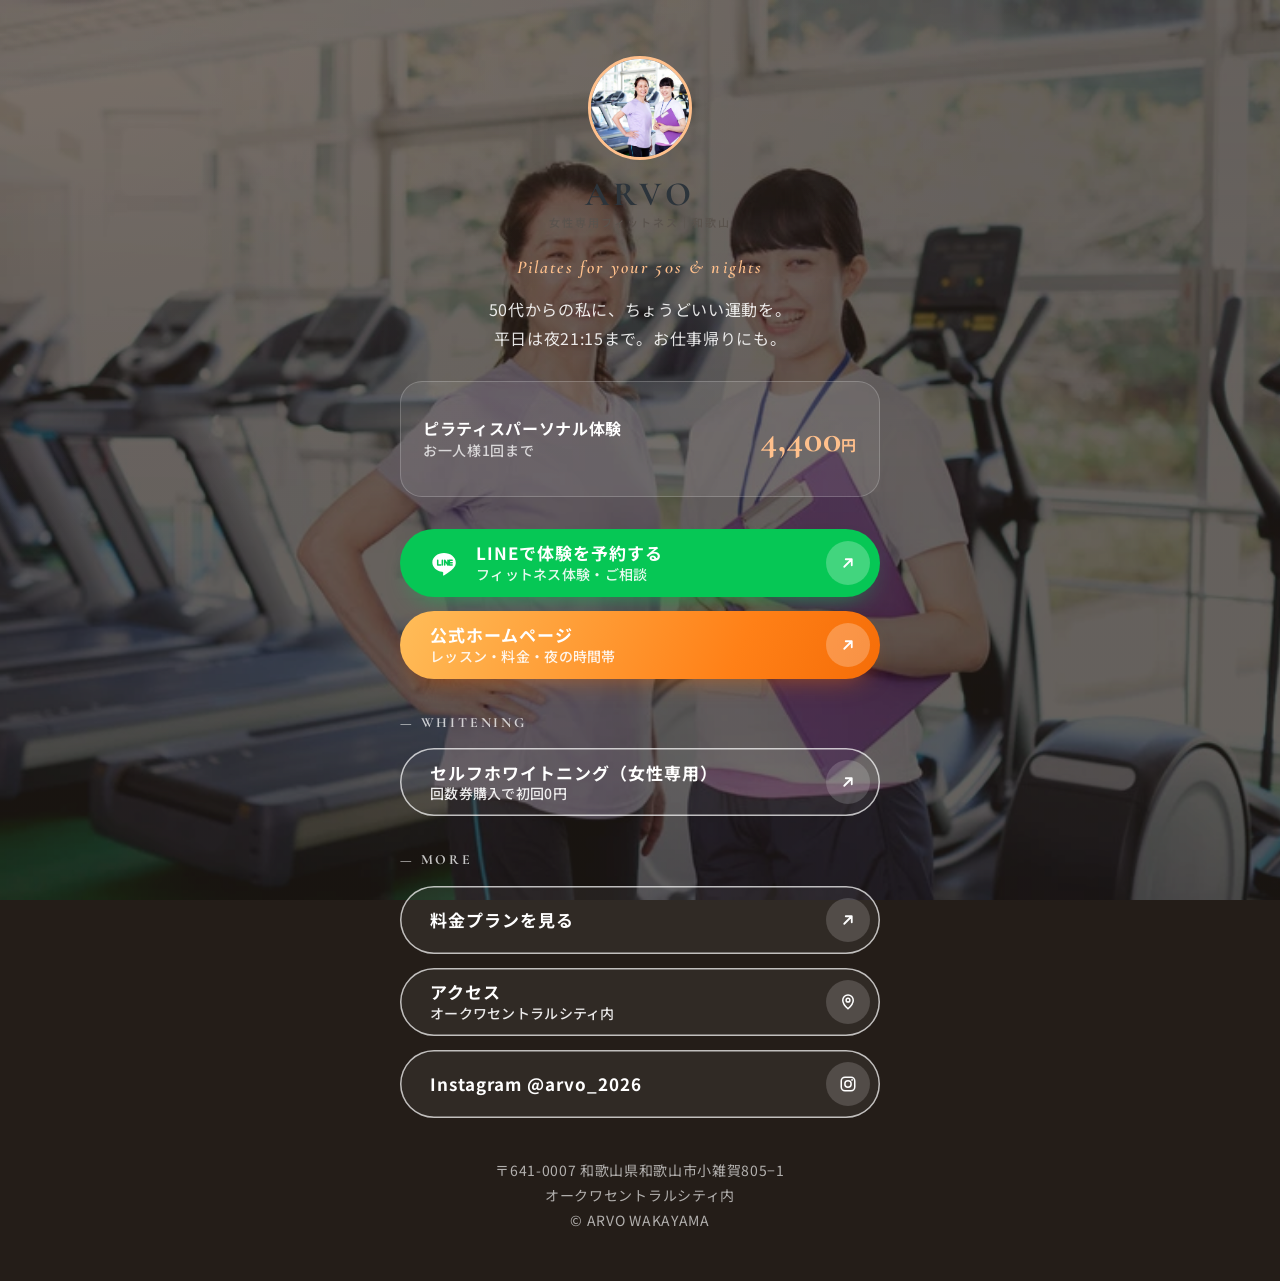
==== commit 7ac78e94: "Restore original brown/orange/peach color palette Co-Authored-By: Claude Opus 5.5 <noreply@anthropic" ====
--- a/links.html
+++ b/links.html
@@ -6,22 +6,22 @@
 <title>ARVO和歌山 | リンク</title>
 <meta name="description" content="ARVO和歌山（女性専用フィットネス）とセルフホワイトニング（女性専用）のリンク集。平日は夜21:15まで。体験予約はLINEから。">
 <meta name="robots" content="noindex">
-<meta name="theme-color" content="#1f2440">
+<meta name="theme-color" content="#241d18">
 <link rel="preconnect" href="https://fonts.googleapis.com">
 <link rel="preconnect" href="https://fonts.gstatic.com" crossorigin>
 <link href="https://fonts.googleapis.com/css2?family=Cormorant+Garamond:ital,wght@0,600;0,700;1,600&family=Noto+Sans+JP:wght@400;500;700&family=Shippori+Mincho:wght@600&display=swap" rel="stylesheet">
 <link rel="stylesheet" href="css/style.css">
 <style>
-  body{background:var(--night);min-height:100svh}
+  body{background:var(--brown);min-height:100svh}
   .lk{position:relative;min-height:100svh;color:#fff;overflow:hidden}
   .lk-bg{position:fixed;inset:0;width:100%;height:100%;object-fit:cover;opacity:.3}
-  .lk::before{content:"";position:fixed;inset:0;background:linear-gradient(180deg,rgba(31,36,64,.55),rgba(20,24,48,.94) 55%),radial-gradient(at 100% 0,rgba(232,194,122,.3),transparent 60%);z-index:0}
+  .lk::before{content:"";position:fixed;inset:0;background:linear-gradient(180deg,rgba(36,29,24,.55),rgba(36,29,24,.92) 55%),radial-gradient(at 0 0,rgba(247,191,142,.35),transparent 60%);z-index:0}
   .lk-in{position:relative;z-index:1;width:min(100% - 36px,480px);margin-inline:auto;padding:56px 0 48px;text-align:center}
-  .lk-avatar{width:104px;height:104px;border-radius:50%;margin:0 auto;overflow:hidden;border:3px solid var(--gold)}
+  .lk-avatar{width:104px;height:104px;border-radius:50%;margin:0 auto;overflow:hidden;border:3px solid var(--accent-lt)}
   .lk-avatar img{width:100%;height:100%;object-fit:cover}
   .lk .logo{display:inline-block;margin-top:18px}
   .lk .logo b{font-size:34px}
-  .lk-tag{font-family:var(--en);font-style:italic;font-weight:600;letter-spacing:.12em;font-size:18px;color:var(--gold);margin-top:14px}
+  .lk-tag{font-family:var(--en);font-style:italic;font-weight:600;letter-spacing:.12em;font-size:18px;color:var(--accent-lt);margin-top:14px}
   .lk-desc{font-size:16px;color:rgba(255,255,255,.88);margin-top:10px;line-height:1.8}
   .lk-list{display:grid;gap:14px;margin-top:32px}
   .lk-list .btn{width:100%;text-align:left;min-height:68px;font-size:17px}
@@ -30,7 +30,7 @@
   .lk-offer{margin-top:28px;border-radius:22px;padding:20px 22px;background:rgba(255,255,255,.08);border:1px solid rgba(255,255,255,.2);display:flex;justify-content:space-between;align-items:center;gap:10px;text-align:left}
   .lk-offer p{font-weight:700;font-size:16px;line-height:1.5}
   .lk-offer p small{display:block;font-weight:500;font-size:14px;color:rgba(255,255,255,.75)}
-  .lk-offer b{font-family:var(--en);font-weight:700;font-size:38px;color:var(--gold);white-space:nowrap}
+  .lk-offer b{font-family:var(--en);font-weight:700;font-size:38px;color:var(--accent-lt);white-space:nowrap}
   .lk-offer b small{font-family:var(--font);font-size:15px}
   .lk-sec{font-family:var(--en);font-weight:700;letter-spacing:.2em;font-size:14px;color:rgba(255,255,255,.75);margin-top:30px;text-align:left}
   .lk-foot{margin-top:40px;font-size:14px;color:rgba(255,255,255,.65);line-height:1.8}
--- a/css/style.css
+++ b/css/style.css
@@ -6,24 +6,26 @@
    ・文字：最小14px / 本文17px（スマホ16px）/ 行間ゆったり
    ========================================================= */
 :root{
-  --ink:#3a2f2a;          /* 本文 */
-  --ink-soft:#6a5d55;     /* 補足文（クリーム地で4.5:1以上） */
-  --cream:#fbf6f0;        /* ベース背景 */
-  --cream-2:#f5ece2;
-  --sand:#ecdccb;
-  --line:#e6d7c7;
+  /* 配色は元サイト（arvo2026.com）を踏襲 */
+  --ink:#2c343b;          /* 本文 */
+  --ink-soft:#5a534d;     /* 補足文 */
+  --brown:#241d18;        /* 濃色面 */
+  --cream:#fffaf4;        /* ベース背景 */
+  --cream-2:#fff8ec;
+  --sand:#f3e2cd;
+  --line:#e9dccd;
   --white:#fff;
-  --accent:#d0682f;       /* テラコッタ（装飾・ボタン） */
-  --accent-dp:#a8501f;    /* 文字用（白地で4.5:1以上） */
-  --accent-lt:#f6d2b8;
-  --rose:#f3ddd3;
-  --night:#1f2440;        /* 夜セクション */
-  --night-2:#2c3358;
-  --gold:#e8c27a;
+  --accent:#ff8017;       /* メインアクセント（オレンジ） */
+  --accent-dp:#c65d09;    /* 文字用オレンジ（白地で4.5:1） */
+  --accent-lt:#ffc08c;    /* ピーチ */
+  --rose:#ffe1ba;
+  --night:#241d18;        /* 夜セクション（ブラウン） */
+  --night-2:#3d2a20;
+  --gold:#ffc08c;         /* 夜セクションのアクセント（ピーチ） */
   --line-green:#06c755;   /* LINE公式カラー */
-  --grad:linear-gradient(120deg,#e58a4e,#d0682f 60%,#c0582a);
+  --grad:linear-gradient(115deg,#ffbd59,#ff8017 70%,#f56d08);
   --radius:24px;
-  --shadow:0 20px 44px -22px rgba(96,58,32,.38);
+  --shadow:0 20px 44px -22px rgba(116,67,36,.35);
   --wrap:1160px;
   --font:"Noto Sans JP",system-ui,-apple-system,"Hiragino Sans",sans-serif;
   --serif:"Shippori Mincho","Noto Serif JP","Hiragino Mincho ProN",serif;
@@ -55,7 +57,7 @@
   display:inline-flex;align-items:center;justify-content:space-between;gap:18px;
   min-height:62px;padding:8px 10px 8px 30px;border-radius:999px;
   background:var(--bg);color:var(--fg);text-decoration:none;font-weight:700;font-size:17px;letter-spacing:.06em;
-  border:0;cursor:pointer;box-shadow:0 12px 26px -14px rgba(192,88,42,.7);
+  border:0;cursor:pointer;box-shadow:0 12px 26px -14px rgba(245,109,8,.6);
   transition:transform .2s ease,box-shadow .2s ease}
 .btn .chip{flex:none;width:44px;height:44px;border-radius:50%;background:var(--chip);display:grid;place-items:center;transition:transform .25s ease}
 .btn .chip svg{width:18px;height:18px}
@@ -66,7 +68,7 @@
 .btn--line .ico{width:28px;height:28px;flex:none}
 .btn--ghost{--bg:transparent;--fg:var(--ink);--chip:var(--cream-2);box-shadow:inset 0 0 0 1.5px var(--ink)}
 .btn--ghost-lt{--bg:rgba(255,255,255,.06);--fg:#fff;--chip:rgba(255,255,255,.16);box-shadow:inset 0 0 0 1.5px rgba(255,255,255,.7)}
-.btn--dark{--bg:var(--ink);--chip:rgba(255,255,255,.14);box-shadow:none}
+.btn--dark{--bg:var(--brown);--chip:rgba(255,255,255,.14);box-shadow:none}
 .btn--lg{min-height:70px;font-size:18px;padding-left:34px}
 .btn--block{display:flex;width:100%}
 .btn-row{display:flex;flex-wrap:wrap;gap:14px;margin-top:34px}
@@ -89,7 +91,7 @@
 /* ---------- ファーストビュー ---------- */
 .hero{position:relative;padding:118px 0 72px;overflow:hidden;background:
   radial-gradient(70% 60% at 100% 0,var(--rose),transparent 70%),
-  radial-gradient(50% 50% at 0 100%,#f3e3cf,transparent 70%),var(--cream)}
+  radial-gradient(50% 50% at 0 100%,#f3e2cd,transparent 70%),var(--cream)}
 .hero-grid{display:grid;grid-template-columns:1.05fr .95fr;gap:clamp(30px,5vw,64px);align-items:center}
 .hero-tag{display:inline-flex;align-items:center;gap:10px;font-size:15px;font-weight:700;color:var(--accent-dp);background:#fff;border-radius:999px;padding:8px 18px;box-shadow:0 1px 0 var(--line)}
 .hero h1 .nw{white-space:nowrap}
@@ -105,7 +107,7 @@
 .hero-visual{position:relative}
 .hero-photo{border-radius:200px 200px 28px 28px;overflow:hidden;aspect-ratio:4/5;box-shadow:var(--shadow)}
 .hero-photo img{width:100%;height:100%;object-fit:cover;object-position:42% 50%}
-.hero-badge{position:absolute;left:-28px;bottom:36px;background:var(--night);color:#fff;border-radius:20px;padding:16px 22px 16px 18px;display:flex;gap:14px;align-items:center;box-shadow:0 18px 36px -16px rgba(31,36,64,.6)}
+.hero-badge{position:absolute;left:-28px;bottom:36px;background:var(--night);color:#fff;border-radius:20px;padding:16px 22px 16px 18px;display:flex;gap:14px;align-items:center;box-shadow:0 18px 36px -16px rgba(36,29,24,.6)}
 .hero-badge svg{width:34px;height:34px;color:var(--gold);flex:none}
 .hero-badge p{font-size:14px;line-height:1.5;color:rgba(255,255,255,.85)}
 .hero-badge b{display:block;font-size:19px;color:#fff;letter-spacing:.06em}
@@ -146,8 +148,8 @@
 
 /* ---------- 夜のレッスン ---------- */
 .night{position:relative;overflow:hidden;color:#fff;background:
-  radial-gradient(40% 50% at 85% 10%,rgba(232,194,122,.22),transparent 70%),
-  linear-gradient(170deg,var(--night),#141830)}
+  radial-gradient(40% 50% at 85% 10%,rgba(247,191,142,.3),transparent 70%),
+  linear-gradient(170deg,var(--night),#1a1410)}
 .night .eyebrow{color:var(--gold)}
 .night .h2{color:#fff}.night .h2 em{color:var(--gold)}
 .night .lead{color:rgba(255,255,255,.85)}
@@ -206,7 +208,7 @@
 .pcard{background:#fff;border-radius:28px;padding:clamp(28px,4vw,44px);box-shadow:var(--shadow)}
 .pcard .tag{font-family:var(--en);font-style:italic;font-weight:600;font-size:17px;letter-spacing:.1em;color:var(--accent-dp)}
 .pcard h3{font-family:var(--serif);font-size:clamp(24px,2.6vw,29px);margin-top:6px}
-.trial{margin-top:22px;border-radius:22px;padding:24px 28px;background:linear-gradient(110deg,#fff3e8,#fbe0cb);display:flex;flex-wrap:wrap;align-items:center;justify-content:space-between;gap:10px 20px}
+.trial{margin-top:22px;border-radius:22px;padding:24px 28px;background:linear-gradient(110deg,#fff4de,#ffe1ba);display:flex;flex-wrap:wrap;align-items:center;justify-content:space-between;gap:10px 20px}
 .trial .lbl{font-weight:700;font-size:17px;line-height:1.6}
 .trial .lbl small{display:block;font-weight:500;font-size:14px;color:var(--ink-soft)}
 .trial .val{font-family:var(--en);font-weight:700;font-size:54px;line-height:1;color:var(--accent-dp)}
@@ -224,12 +226,12 @@
 .gplan span{display:block;font-size:15px;color:var(--ink-soft)}
 .gplan .v{font-family:var(--en);font-weight:700;font-size:32px;white-space:nowrap;line-height:1.2}
 .gplan .v small{font-family:var(--font);font-size:15px}
-.gplan.is-best{background:var(--ink);color:#fff}
-.gplan.is-best span{color:rgba(255,255,255,.8)}
-.gplan.is-best .v{color:var(--gold)}
+.gplan.is-best{background:var(--grad);color:#fff}
+.gplan.is-best span{color:rgba(255,255,255,.9)}
+.gplan.is-best .v{color:#fff}
 
 /* ---------- ホワイトニング ---------- */
-.smile{background:linear-gradient(120deg,#fdf3ee,var(--rose))}
+.smile{background:linear-gradient(110deg,#fff8ec,#f3e2cd)}
 .smile-grid{display:grid;grid-template-columns:1fr 1fr;gap:clamp(30px,5vw,64px);align-items:center}
 .wh-only{display:inline-flex;align-items:center;gap:8px;background:#fff;border-radius:999px;padding:6px 16px;font-size:15px;font-weight:700;color:var(--accent-dp);margin-top:18px}
 .synergy{display:grid;gap:12px;margin-top:28px;padding:0;list-style:none}
@@ -268,7 +270,7 @@
 .faq .a{padding:0 24px 24px 60px;color:var(--ink-soft)}
 
 /* ---------- CTA ---------- */
-.cta{background:linear-gradient(160deg,var(--cream-2),var(--rose))}
+.cta{background:linear-gradient(130deg,#fffdf8,#f7e9d9)}
 .cta-box{display:grid;grid-template-columns:1.15fr 1fr;gap:clamp(28px,5vw,60px);align-items:center}
 .cta-card{background:#fff;border-radius:28px;padding:clamp(28px,4vw,40px);box-shadow:var(--shadow)}
 .cta-card .trial{margin-top:0}
@@ -288,7 +290,7 @@
 .addr-hours{margin-top:18px;font-size:16px;color:var(--ink-soft);line-height:1.9}
 
 /* ---------- フッター ---------- */
-.ft{background:var(--ink);color:rgba(255,255,255,.85);padding:64px 0 120px}
+.ft{background:var(--brown);color:rgba(255,255,255,.85);padding:64px 0 120px}
 .ft-in{display:flex;flex-wrap:wrap;justify-content:space-between;gap:30px;align-items:flex-start}
 .ft .logo{color:#fff}.ft .logo small{color:rgba(255,255,255,.7)}
 .ft-nav{display:flex;flex-wrap:wrap;gap:12px 26px}
@@ -313,7 +315,7 @@
   .nav.is-open{display:flex}
   .nav a{padding:16px 4px;border-bottom:1px solid var(--line);font-size:17px}
   .nav .btn{margin-top:16px;border:0;justify-content:space-between}
-  .menu-btn{display:grid;place-items:center;width:52px;height:52px;border-radius:50%;border:0;background:var(--ink);color:#fff;cursor:pointer}
+  .menu-btn{display:grid;place-items:center;width:52px;height:52px;border-radius:50%;border:0;background:var(--brown);color:#fff;cursor:pointer}
   .menu-btn svg{width:24px;height:24px}
   .hero{padding-top:100px}
   .hero-grid,.about-grid,.check-grid,.night-grid,.lessons,.price-grid,.smile-grid,.cta-box,.access-grid{grid-template-columns:1fr}
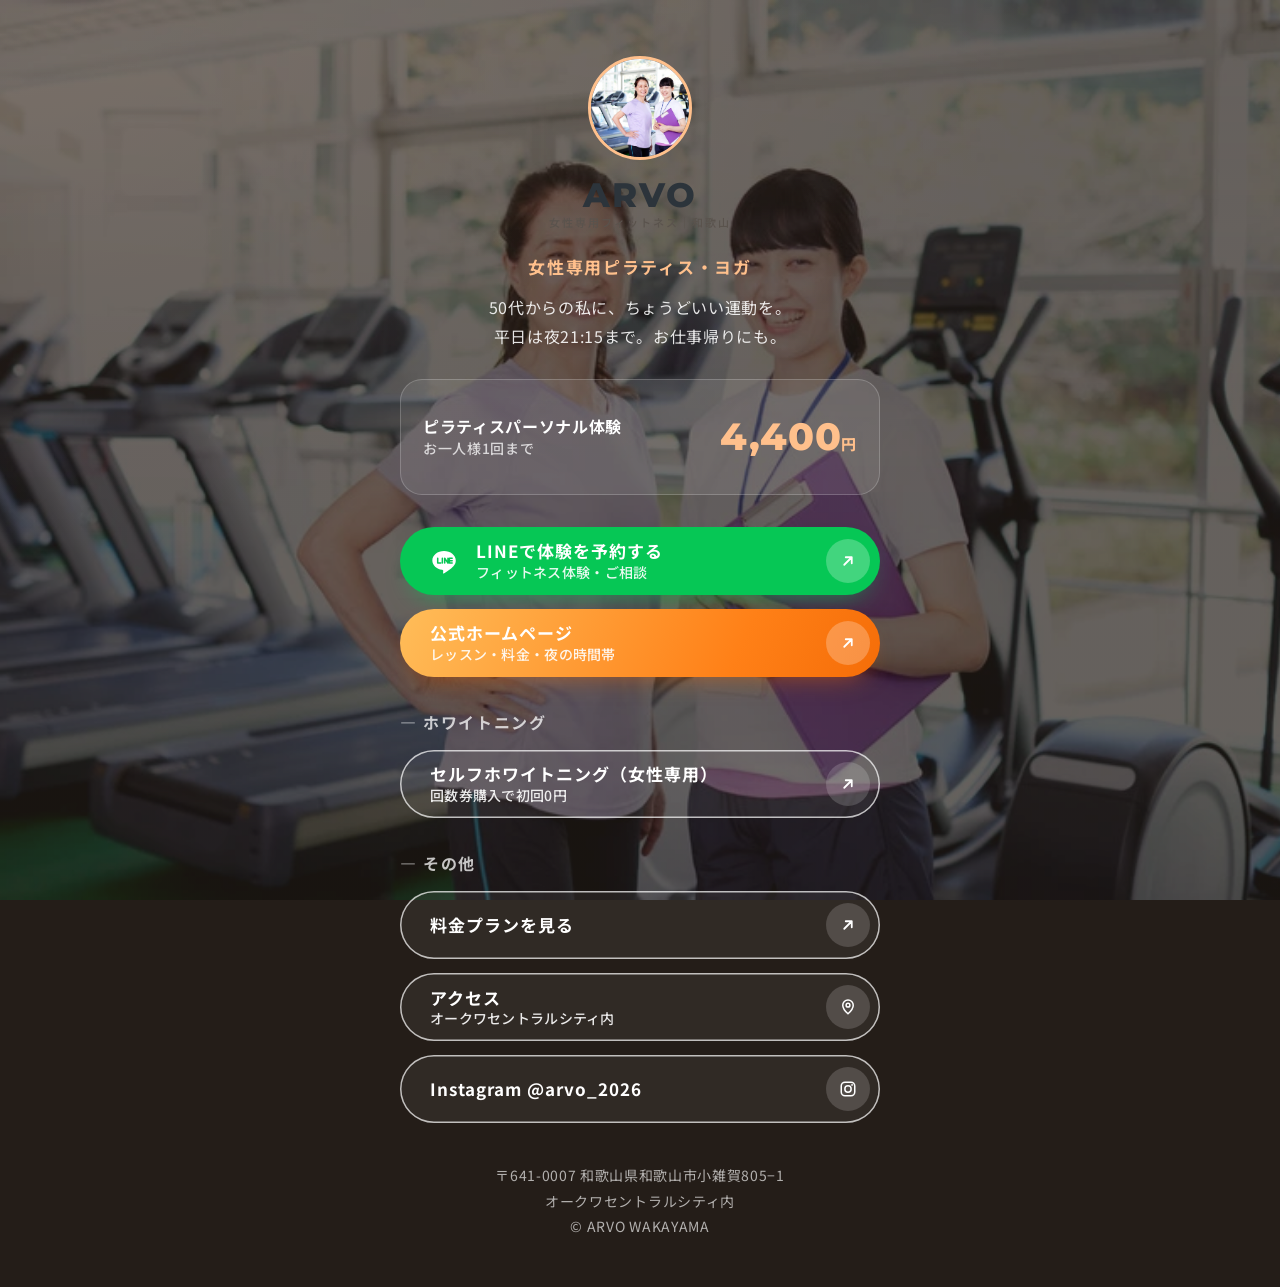
==== commit 5946feb4: "Improve readability: Montserrat numerals, Japanese section labels, shorter copy - Replace Cormorant " ====
--- a/links.html
+++ b/links.html
@@ -9,7 +9,7 @@
 <meta name="theme-color" content="#241d18">
 <link rel="preconnect" href="https://fonts.googleapis.com">
 <link rel="preconnect" href="https://fonts.gstatic.com" crossorigin>
-<link href="https://fonts.googleapis.com/css2?family=Cormorant+Garamond:ital,wght@0,600;0,700;1,600&family=Noto+Sans+JP:wght@400;500;700&family=Shippori+Mincho:wght@600&display=swap" rel="stylesheet">
+<link href="https://fonts.googleapis.com/css2?family=Montserrat:wght@700;800&family=Noto+Sans+JP:wght@400;500;700&family=Shippori+Mincho:wght@600&display=swap" rel="stylesheet">
 <link rel="stylesheet" href="css/style.css">
 <style>
   body{background:var(--brown);min-height:100svh}
@@ -21,7 +21,7 @@
   .lk-avatar img{width:100%;height:100%;object-fit:cover}
   .lk .logo{display:inline-block;margin-top:18px}
   .lk .logo b{font-size:34px}
-  .lk-tag{font-family:var(--en);font-style:italic;font-weight:600;letter-spacing:.12em;font-size:18px;color:var(--accent-lt);margin-top:14px}
+  .lk-tag{font-weight:700;letter-spacing:.1em;font-size:17px;color:var(--accent-lt);margin-top:14px}
   .lk-desc{font-size:16px;color:rgba(255,255,255,.88);margin-top:10px;line-height:1.8}
   .lk-list{display:grid;gap:14px;margin-top:32px}
   .lk-list .btn{width:100%;text-align:left;min-height:68px;font-size:17px}
@@ -30,9 +30,9 @@
   .lk-offer{margin-top:28px;border-radius:22px;padding:20px 22px;background:rgba(255,255,255,.08);border:1px solid rgba(255,255,255,.2);display:flex;justify-content:space-between;align-items:center;gap:10px;text-align:left}
   .lk-offer p{font-weight:700;font-size:16px;line-height:1.5}
   .lk-offer p small{display:block;font-weight:500;font-size:14px;color:rgba(255,255,255,.75)}
-  .lk-offer b{font-family:var(--en);font-weight:700;font-size:38px;color:var(--accent-lt);white-space:nowrap}
+  .lk-offer b{font-family:var(--en);font-weight:800;font-size:38px;color:var(--accent-lt);white-space:nowrap}
   .lk-offer b small{font-family:var(--font);font-size:15px}
-  .lk-sec{font-family:var(--en);font-weight:700;letter-spacing:.2em;font-size:14px;color:rgba(255,255,255,.75);margin-top:30px;text-align:left}
+  .lk-sec{font-weight:700;letter-spacing:.1em;font-size:16px;color:rgba(255,255,255,.75);margin-top:30px;text-align:left}
   .lk-foot{margin-top:40px;font-size:14px;color:rgba(255,255,255,.65);line-height:1.8}
 </style>
 </head>
@@ -49,7 +49,7 @@
   <div class="lk-in">
     <div class="lk-avatar"><img src="assets/welcome.webp" alt="ARVOのスタッフ" style="object-position:30% 30%"></div>
     <a class="logo" href="index.html"><b>ARVO</b><small>女性専用フィットネス｜和歌山</small></a>
-    <p class="lk-tag">Pilates for your 50s &amp; nights</p>
+    <p class="lk-tag">女性専用ピラティス・ヨガ</p>
     <p class="lk-desc">50代からの私に、ちょうどいい運動を。<br>平日は夜21:15まで。お仕事帰りにも。</p>
 
     <div class="lk-offer"><p>ピラティスパーソナル体験<small>お一人様1回まで</small></p><b>4,400<small>円</small></b></div>
@@ -59,12 +59,12 @@
       <a class="btn" href="index.html"><span class="t">公式ホームページ<small>レッスン・料金・夜の時間帯</small></span><span class="chip"><svg aria-hidden="true"><use href="#i-out"/></svg></span></a>
     </div>
 
-    <p class="lk-sec">— WHITENING</p>
+    <p class="lk-sec">— ホワイトニング</p>
     <div class="lk-list" style="margin-top:12px">
       <a class="btn btn--ghost-lt" data-link="whitening" href="https://arvo-4ef22.web.app/" target="_blank" rel="noopener"><span class="t">セルフホワイトニング（女性専用）<small>回数券購入で初回0円</small></span><span class="chip"><svg aria-hidden="true"><use href="#i-out"/></svg></span></a>
     </div>
 
-    <p class="lk-sec">— MORE</p>
+    <p class="lk-sec">— その他</p>
     <div class="lk-list" style="margin-top:12px">
       <a class="btn btn--ghost-lt" href="index.html#price"><span class="t">料金プランを見る</span><span class="chip"><svg aria-hidden="true"><use href="#i-out"/></svg></span></a>
       <a class="btn btn--ghost-lt" href="https://www.google.com/maps/place/%E3%82%B9%E3%83%BC%E3%83%91%E3%83%BC%E3%82%BB%E3%83%B3%E3%82%BF%E3%83%BC%E3%82%AA%E3%83%BC%E3%82%AF%E3%83%AF+%E3%82%BB%E3%83%B3%E3%83%88%E3%83%A9%E3%83%AB%E3%82%B7%E3%83%86%E3%82%A3%E5%92%8C%E6%AD%8C%E5%B1%B1%E5%BA%97/@34.195316,135.18336,16z" target="_blank" rel="noopener"><span class="t">アクセス<small>オークワセントラルシティ内</small></span><span class="chip"><svg aria-hidden="true"><use href="#i-pin"/></svg></span></a>
--- a/css/style.css
+++ b/css/style.css
@@ -29,7 +29,7 @@
   --wrap:1160px;
   --font:"Noto Sans JP",system-ui,-apple-system,"Hiragino Sans",sans-serif;
   --serif:"Shippori Mincho","Noto Serif JP","Hiragino Mincho ProN",serif;
-  --en:"Cormorant Garamond","Shippori Mincho",serif;
+  --en:"Montserrat","Noto Sans JP",sans-serif;  /* 数字・英字：読みやすいサンセリフ */
 }
 *{box-sizing:border-box}
 html{scroll-behavior:smooth;-webkit-text-size-adjust:100%}
@@ -42,7 +42,7 @@
 .sp{display:none}
 
 /* ---------- 見出し ---------- */
-.eyebrow{display:inline-flex;align-items:center;gap:12px;font-family:var(--en);font-style:italic;font-weight:600;font-size:18px;letter-spacing:.12em;color:var(--accent-dp)}
+.eyebrow{display:inline-flex;align-items:center;gap:12px;font-weight:700;font-size:17px;letter-spacing:.12em;color:var(--accent-dp)}
 .eyebrow::before{content:"";width:32px;height:1px;background:currentColor}
 .h2{font-family:var(--serif);font-size:clamp(28px,4vw,42px);line-height:1.6;font-weight:600;letter-spacing:.06em;margin-top:14px}
 .h2 em{font-style:normal;color:var(--accent-dp)}
@@ -78,7 +78,7 @@
 .hd.is-scrolled,.hd.menu-open{background:rgba(251,246,240,.95);backdrop-filter:blur(10px);box-shadow:0 1px 0 var(--line)}
 .hd-in{display:flex;align-items:center;justify-content:space-between;height:78px}
 .logo{text-decoration:none;line-height:1;color:var(--ink)}
-.logo b{display:block;font-family:var(--en);font-weight:700;font-size:30px;letter-spacing:.12em}
+.logo b{display:block;font-family:var(--en);font-weight:800;font-size:28px;letter-spacing:.06em}
 .logo small{display:block;font-size:11px;font-weight:500;letter-spacing:.18em;margin-top:5px;color:var(--ink-soft)}
 .nav{display:flex;align-items:center;gap:28px}
 .nav a{text-decoration:none;font-size:15px;font-weight:500}
@@ -101,7 +101,7 @@
 .hero-offer{display:flex;flex-wrap:wrap;align-items:center;gap:6px 18px;margin-top:30px;padding:18px 26px;border-radius:20px;background:#fff;box-shadow:var(--shadow);max-width:520px}
 .hero-offer .lbl{font-size:16px;font-weight:700;line-height:1.5}
 .hero-offer .lbl small{display:block;font-size:14px;font-weight:500;color:var(--ink-soft)}
-.hero-offer .price{font-family:var(--en);font-size:46px;font-weight:700;color:var(--accent-dp);line-height:1;margin-left:auto}
+.hero-offer .price{font-family:var(--en);font-size:40px;font-weight:800;color:var(--accent-dp);line-height:1;margin-left:auto}
 .hero-offer .price small{font-size:17px;font-family:var(--font);font-weight:700}
 .hero .btn-row{margin-top:28px}
 .hero-visual{position:relative}
@@ -129,7 +129,7 @@
 .check-item input:checked + label .box svg{opacity:1}
 .check-item input:focus-visible + label{outline:3px solid var(--ink);outline-offset:2px}
 .result{position:sticky;top:110px;background:var(--cream-2);border-radius:28px;padding:clamp(28px,4vw,44px)}
-.result .count{font-family:var(--en);font-weight:700;font-size:60px;line-height:1;color:var(--accent-dp)}
+.result .count{font-family:var(--en);font-weight:800;font-size:52px;line-height:1;color:var(--accent-dp)}
 .result .count small{font-family:var(--font);font-size:15px;color:var(--ink-soft);margin-left:8px;letter-spacing:.08em}
 .result h3{font-family:var(--serif);font-size:23px;margin-top:20px;line-height:1.6}
 .result p{color:var(--ink-soft);margin-top:12px;font-size:16px}
@@ -142,7 +142,7 @@
 .about-img img{width:100%;height:100%;object-fit:cover}
 .reasons{display:grid;gap:14px;margin-top:32px}
 .reason{display:grid;grid-template-columns:auto 1fr;gap:6px 20px;background:#fff;border-radius:20px;padding:22px 24px;box-shadow:0 1px 0 var(--line)}
-.reason .n{grid-row:span 2;font-family:var(--en);font-weight:700;font-size:34px;line-height:1;color:var(--accent)}
+.reason .n{grid-row:span 2;font-family:var(--en);font-weight:800;font-size:28px;line-height:1;color:var(--accent)}
 .reason h3{font-size:19px;line-height:1.6}
 .reason p{font-size:16px;color:var(--ink-soft);line-height:1.85}
 
@@ -170,7 +170,7 @@
 .hours table{width:100%;border-collapse:collapse;margin-top:16px}
 .hours th,.hours td{padding:16px 2px;border-bottom:1px solid rgba(255,255,255,.14);text-align:left}
 .hours th{font-weight:700;font-size:17px}
-.hours td{text-align:right;font-family:var(--en);font-size:26px;font-weight:600;letter-spacing:.04em}
+.hours td{text-align:right;font-family:var(--en);font-size:24px;font-weight:700;letter-spacing:.02em}
 .hours td small{font-family:var(--font);font-size:15px}
 .hours tr.is-night td{color:var(--gold)}
 .hours .note{color:rgba(255,255,255,.7)}
@@ -183,7 +183,7 @@
 .lesson-img img{width:100%;height:100%;object-fit:cover;transition:transform .6s}
 .lesson:hover .lesson-img img{transform:scale(1.03)}
 .lesson-body{padding:clamp(26px,3.5vw,40px);display:flex;flex-direction:column;flex:1}
-.lesson .tag{font-family:var(--en);font-style:italic;font-weight:600;font-size:17px;letter-spacing:.1em;color:var(--accent-dp)}
+.lesson .tag{font-weight:700;font-size:16px;letter-spacing:.08em;color:var(--accent-dp)}
 .lesson h3{font-family:var(--serif);font-size:clamp(24px,2.6vw,29px);margin-top:8px;line-height:1.5}
 .lesson .catch{font-weight:700;font-size:18px;margin-top:6px}
 .lesson p.desc{margin-top:14px;color:var(--ink-soft)}
@@ -196,7 +196,7 @@
 .flow-sec{background:var(--cream-2)}
 .steps{display:grid;grid-template-columns:repeat(4,1fr);gap:18px;margin:0;padding:0;list-style:none}
 .step{background:#fff;border-radius:24px;padding:28px 24px;box-shadow:0 1px 0 var(--line)}
-.step .n{font-family:var(--en);font-weight:700;font-size:15px;letter-spacing:.14em;color:var(--accent-dp)}
+.step .n{font-family:var(--en);font-weight:800;font-size:16px;letter-spacing:.14em;color:var(--accent-dp)}
 .step h3{font-family:var(--serif);font-size:20px;margin-top:8px;line-height:1.6}
 .step p{color:var(--ink-soft);margin-top:8px;font-size:16px;line-height:1.85}
 .bring{margin-top:28px;background:#fff;border-radius:24px;padding:24px 28px;display:flex;flex-wrap:wrap;gap:8px 28px;align-items:center}
@@ -206,25 +206,25 @@
 /* ---------- 料金 ---------- */
 .price-grid{display:grid;grid-template-columns:1.1fr 1fr;gap:28px;align-items:start}
 .pcard{background:#fff;border-radius:28px;padding:clamp(28px,4vw,44px);box-shadow:var(--shadow)}
-.pcard .tag{font-family:var(--en);font-style:italic;font-weight:600;font-size:17px;letter-spacing:.1em;color:var(--accent-dp)}
+.pcard .tag{font-weight:700;font-size:16px;letter-spacing:.08em;color:var(--accent-dp)}
 .pcard h3{font-family:var(--serif);font-size:clamp(24px,2.6vw,29px);margin-top:6px}
 .trial{margin-top:22px;border-radius:22px;padding:24px 28px;background:linear-gradient(110deg,#fff4de,#ffe1ba);display:flex;flex-wrap:wrap;align-items:center;justify-content:space-between;gap:10px 20px}
 .trial .lbl{font-weight:700;font-size:17px;line-height:1.6}
 .trial .lbl small{display:block;font-weight:500;font-size:14px;color:var(--ink-soft)}
-.trial .val{font-family:var(--en);font-weight:700;font-size:54px;line-height:1;color:var(--accent-dp)}
+.trial .val{font-family:var(--en);font-weight:800;font-size:46px;line-height:1;color:var(--accent-dp)}
 .trial .val small{font-family:var(--font);font-size:19px}
 .ptable{width:100%;border-collapse:collapse;margin-top:16px}
 .ptable th,.ptable td{padding:16px 4px;border-bottom:1px solid var(--line);text-align:left;vertical-align:middle}
 .ptable th{font-weight:700;font-size:17px}
 .ptable th small{display:block;font-weight:500;font-size:14px;color:var(--ink-soft)}
-.ptable td{text-align:right;font-family:var(--en);font-weight:700;font-size:28px;white-space:nowrap}
+.ptable td{text-align:right;font-family:var(--en);font-weight:800;font-size:24px;white-space:nowrap}
 .ptable td small{font-family:var(--font);font-size:15px}
 .pcard .btn{margin-top:28px}
 .group-plans{display:grid;gap:12px;margin-top:22px}
 .gplan{display:flex;justify-content:space-between;align-items:center;gap:12px;padding:20px 24px;border-radius:18px;background:var(--cream)}
 .gplan b{font-size:18px}
 .gplan span{display:block;font-size:15px;color:var(--ink-soft)}
-.gplan .v{font-family:var(--en);font-weight:700;font-size:32px;white-space:nowrap;line-height:1.2}
+.gplan .v{font-family:var(--en);font-weight:800;font-size:26px;white-space:nowrap;line-height:1.2}
 .gplan .v small{font-family:var(--font);font-size:15px}
 .gplan.is-best{background:var(--grad);color:#fff}
 .gplan.is-best span{color:rgba(255,255,255,.9)}
@@ -241,19 +241,19 @@
 .synergy h3{font-size:18px;line-height:1.6}
 .synergy p{font-size:16px;color:var(--ink-soft);line-height:1.8}
 .wh-card{padding:clamp(28px,4vw,44px);border-radius:28px;background:#fff;box-shadow:var(--shadow)}
-.wh-card .tag{font-family:var(--en);font-style:italic;font-weight:600;letter-spacing:.1em;font-size:17px;color:var(--accent-dp)}
+.wh-card .tag{font-weight:700;font-size:16px;letter-spacing:.08em;color:var(--accent-dp)}
 .wh-card h3{font-family:var(--serif);font-size:clamp(22px,2.6vw,27px);margin-top:8px;line-height:1.6}
 .wh-card p{color:var(--ink-soft);margin-top:10px;font-size:16px}
 .wh-price{display:flex;align-items:baseline;flex-wrap:wrap;gap:4px 14px;margin-top:18px}
 .wh-price s{color:var(--ink-soft);font-size:16px}
-.wh-price b{font-family:var(--en);font-size:56px;line-height:1;color:var(--accent-dp)}
+.wh-price b{font-family:var(--en);font-weight:800;font-size:46px;line-height:1;color:var(--accent-dp)}
 .wh-price small{font-size:14px;color:var(--ink-soft)}
 .wh-card .btn{margin-top:24px}
 
 /* ---------- 声 ---------- */
 .voices{display:grid;grid-template-columns:repeat(3,1fr);gap:20px}
 .voice{background:#fff;border-radius:24px;padding:32px 28px;box-shadow:0 1px 0 var(--line);display:flex;flex-direction:column;gap:12px}
-.voice .tag{font-family:var(--en);font-style:italic;font-weight:600;font-size:17px;letter-spacing:.1em;color:var(--accent-dp)}
+.voice .tag{font-weight:700;font-size:16px;letter-spacing:.08em;color:var(--accent-dp)}
 .voice h3{font-family:var(--serif);font-size:20px;line-height:1.6}
 .voice p{color:var(--ink-soft);font-size:16px}
 
@@ -263,7 +263,7 @@
 .faq details{background:var(--cream);border-radius:20px}
 .faq summary{list-style:none;display:flex;align-items:center;gap:16px;padding:22px 24px;cursor:pointer;font-weight:700;font-size:18px;line-height:1.6}
 .faq summary::-webkit-details-marker{display:none}
-.faq summary .q{font-family:var(--en);font-weight:700;font-size:22px;color:var(--accent-dp);flex:none}
+.faq summary .q{font-family:var(--en);font-weight:800;font-size:20px;color:var(--accent-dp);flex:none}
 .faq summary .pm{margin-left:auto;flex:none;width:36px;height:36px;border-radius:50%;background:#fff;display:grid;place-items:center;transition:transform .25s}
 .faq summary .pm svg{width:16px;height:16px}
 .faq details[open] .pm{transform:rotate(45deg)}
@@ -279,7 +279,7 @@
 .cta-card .note{text-align:center}
 .flow{display:grid;gap:12px;margin-top:28px;padding:0;list-style:none}
 .flow li{display:flex;gap:14px;align-items:center;font-weight:700;font-size:17px}
-.flow li b{flex:none;width:38px;height:38px;border-radius:50%;background:var(--accent);color:#fff;display:grid;place-items:center;font-family:var(--en);font-size:18px}
+.flow li b{flex:none;width:38px;height:38px;border-radius:50%;background:var(--accent);color:#fff;display:grid;place-items:center;font-family:var(--en);font-weight:800;font-size:17px}
 
 /* ---------- アクセス ---------- */
 .access-grid{display:grid;grid-template-columns:1fr 1.1fr;gap:clamp(30px,5vw,60px);align-items:center}
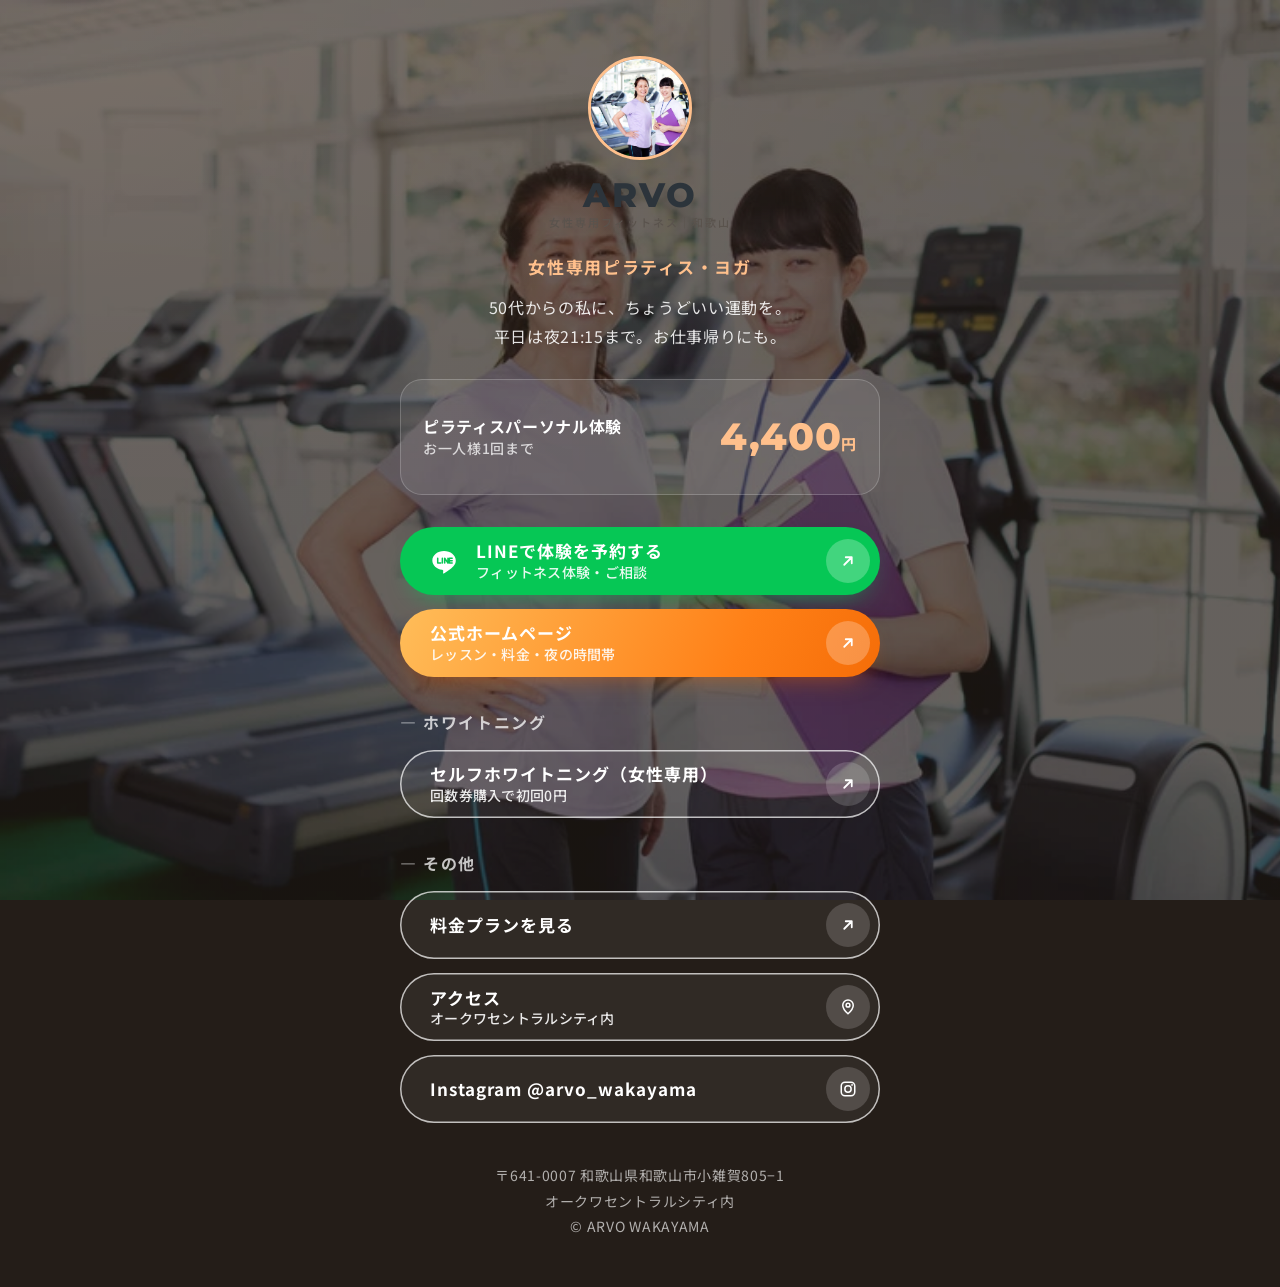
==== commit a875582a: "Update Instagram link to @arvo_wakayama Co-Authored-By: Claude Opus 5.5 <noreply@anthropic.com> Clau" ====
--- a/links.html
+++ b/links.html
@@ -68,7 +68,7 @@
     <div class="lk-list" style="margin-top:12px">
       <a class="btn btn--ghost-lt" href="index.html#price"><span class="t">料金プランを見る</span><span class="chip"><svg aria-hidden="true"><use href="#i-out"/></svg></span></a>
       <a class="btn btn--ghost-lt" href="https://www.google.com/maps/place/%E3%82%B9%E3%83%BC%E3%83%91%E3%83%BC%E3%82%BB%E3%83%B3%E3%82%BF%E3%83%BC%E3%82%AA%E3%83%BC%E3%82%AF%E3%83%AF+%E3%82%BB%E3%83%B3%E3%83%88%E3%83%A9%E3%83%AB%E3%82%B7%E3%83%86%E3%82%A3%E5%92%8C%E6%AD%8C%E5%B1%B1%E5%BA%97/@34.195316,135.18336,16z" target="_blank" rel="noopener"><span class="t">アクセス<small>オークワセントラルシティ内</small></span><span class="chip"><svg aria-hidden="true"><use href="#i-pin"/></svg></span></a>
-      <a class="btn btn--ghost-lt" data-link="instagram" href="https://www.instagram.com/arvo_2026/" target="_blank" rel="noopener"><span class="t">Instagram @arvo_2026</span><span class="chip"><svg aria-hidden="true"><use href="#i-ig"/></svg></span></a>
+      <a class="btn btn--ghost-lt" data-link="instagram" href="https://www.instagram.com/arvo_wakayama/" target="_blank" rel="noopener"><span class="t">Instagram @arvo_wakayama</span><span class="chip"><svg aria-hidden="true"><use href="#i-ig"/></svg></span></a>
     </div>
 
     <p class="lk-foot">〒641-0007 和歌山県和歌山市小雑賀805−1<br>オークワセントラルシティ内<br>© ARVO WAKAYAMA</p>
--- a/css/style.css
+++ b/css/style.css
@@ -106,12 +106,7 @@
 .hero .btn-row{margin-top:28px}
 .hero-visual{position:relative}
 .hero-photo{border-radius:200px 200px 28px 28px;overflow:hidden;aspect-ratio:4/5;box-shadow:var(--shadow)}
-.hero-photo img{width:100%;height:100%;object-fit:cover;object-position:42% 50%}
-.hero-badge{position:absolute;left:-28px;bottom:36px;background:var(--night);color:#fff;border-radius:20px;padding:16px 22px 16px 18px;display:flex;gap:14px;align-items:center;box-shadow:0 18px 36px -16px rgba(36,29,24,.6)}
-.hero-badge svg{width:34px;height:34px;color:var(--gold);flex:none}
-.hero-badge p{font-size:14px;line-height:1.5;color:rgba(255,255,255,.85)}
-.hero-badge b{display:block;font-size:19px;color:#fff;letter-spacing:.06em}
-.hero-badge b span{color:var(--gold)}
+.hero-photo img{width:100%;height:100%;object-fit:cover;object-position:50% 50%}
 .hero-chips{display:flex;flex-wrap:wrap;gap:10px;margin-top:40px;padding:0;list-style:none}
 .hero-chips li{display:flex;align-items:center;gap:8px;font-size:15px;font-weight:700;background:rgba(255,255,255,.75);border:1px solid var(--line);border-radius:999px;padding:8px 16px}
 .hero-chips svg{width:18px;height:18px;color:var(--accent);flex:none}
@@ -140,9 +135,13 @@
 .about-grid{display:grid;grid-template-columns:.9fr 1.1fr;gap:clamp(36px,6vw,80px);align-items:center}
 .about-img{border-radius:28px;overflow:hidden;aspect-ratio:4/5;box-shadow:var(--shadow);margin:0}
 .about-img img{width:100%;height:100%;object-fit:cover}
-.reasons{display:grid;gap:14px;margin-top:32px}
-.reason{display:grid;grid-template-columns:auto 1fr;gap:6px 20px;background:#fff;border-radius:20px;padding:22px 24px;box-shadow:0 1px 0 var(--line)}
-.reason .n{grid-row:span 2;font-family:var(--en);font-weight:800;font-size:28px;line-height:1;color:var(--accent)}
+.reasons-wrap{text-align:center}
+.reasons-wrap .eyebrow{justify-content:center}
+.reasons{display:grid;grid-template-columns:repeat(4,1fr);gap:16px;margin-top:40px;text-align:left}
+.night-img{margin:0 0 18px;border-radius:28px;overflow:hidden;aspect-ratio:10/7;border:1px solid rgba(255,255,255,.14)}
+.night-img img{width:100%;height:100%;object-fit:cover}
+.reason{display:grid;grid-template-columns:1fr;gap:6px;align-content:start;background:#fff;border-radius:20px;padding:22px 24px;box-shadow:0 1px 0 var(--line)}
+.reason .n{font-family:var(--en);font-weight:800;font-size:28px;line-height:1;color:var(--accent)}
 .reason h3{font-size:19px;line-height:1.6}
 .reason p{font-size:16px;color:var(--ink-soft);line-height:1.85}
 
@@ -231,7 +230,13 @@
 .gplan.is-best .v{color:#fff}
 
 /* ---------- ホワイトニング ---------- */
-.smile{background:linear-gradient(110deg,#fff8ec,#f3e2cd)}
+/* ホワイトニングだけブルー系（#6bc1ed） */
+.smile{--accent:#6bc1ed;--accent-dp:#1f6f9a;--accent-lt:#cfeafa;--grad:linear-gradient(115deg,#6bc1ed,#3a9fd6 65%,#2a86bf);
+  --shadow:0 20px 44px -22px rgba(31,111,154,.4);
+  background:linear-gradient(120deg,#f1f9fe,#d5eefb)}
+.smile .btn{box-shadow:0 12px 26px -14px rgba(42,134,191,.7)}
+.smile .eyebrow::before{background:var(--accent)}
+.wh-card .wh-head{--p:clamp(28px,4vw,44px);margin:calc(var(--p) * -1) calc(var(--p) * -1) 24px;padding:22px 28px;background:var(--accent);color:#fff;text-align:center;font-weight:700;font-size:18px;letter-spacing:.1em}
 .smile-grid{display:grid;grid-template-columns:1fr 1fr;gap:clamp(30px,5vw,64px);align-items:center}
 .wh-only{display:inline-flex;align-items:center;gap:8px;background:#fff;border-radius:999px;padding:6px 16px;font-size:15px;font-weight:700;color:var(--accent-dp);margin-top:18px}
 .synergy{display:grid;gap:12px;margin-top:28px;padding:0;list-style:none}
@@ -240,7 +245,7 @@
 .synergy .ic svg{width:24px;height:24px}
 .synergy h3{font-size:18px;line-height:1.6}
 .synergy p{font-size:16px;color:var(--ink-soft);line-height:1.8}
-.wh-card{padding:clamp(28px,4vw,44px);border-radius:28px;background:#fff;box-shadow:var(--shadow)}
+.wh-card{padding:clamp(28px,4vw,44px);border-radius:28px;overflow:hidden;background:#fff;box-shadow:var(--shadow)}
 .wh-card .tag{font-weight:700;font-size:16px;letter-spacing:.08em;color:var(--accent-dp)}
 .wh-card h3{font-family:var(--serif);font-size:clamp(22px,2.6vw,27px);margin-top:8px;line-height:1.6}
 .wh-card p{color:var(--ink-soft);margin-top:10px;font-size:16px}
@@ -308,7 +313,7 @@
 
 /* ---------- レスポンシブ ---------- */
 @media (max-width:1040px){
-  .steps{grid-template-columns:1fr 1fr}
+  .steps,.reasons{grid-template-columns:1fr 1fr}
 }
 @media (max-width:960px){
   .nav{position:fixed;inset:78px 0 auto;flex-direction:column;align-items:stretch;gap:0;background:var(--cream);padding:10px 20px 24px;box-shadow:0 20px 30px -20px rgba(0,0,0,.25);display:none}
@@ -317,13 +322,25 @@
   .nav .btn{margin-top:16px;border:0;justify-content:space-between}
   .menu-btn{display:grid;place-items:center;width:52px;height:52px;border-radius:50%;border:0;background:var(--brown);color:#fff;cursor:pointer}
   .menu-btn svg{width:24px;height:24px}
-  .hero{padding-top:100px}
   .hero-grid,.about-grid,.check-grid,.night-grid,.lessons,.price-grid,.smile-grid,.cta-box,.access-grid{grid-template-columns:1fr}
-  .hero-visual{order:-1;max-width:520px;width:100%;margin-inline:auto}
-  .hero-photo{aspect-ratio:16/10;border-radius:140px 140px 24px 24px}
-  .hero-photo img{object-position:50% 30%}
-  .hero-badge{left:12px;bottom:-22px}
-  .hero-copy{margin-top:20px}
+  /* スマホ：見出し〜説明文だけ写真に重ね、体験価格・ボタンは写真の下に */
+  .hero{padding:0 0 48px;background:var(--cream)}
+  .hero-grid{display:block;position:relative;width:100%;padding:0}
+  .hero-visual{position:absolute;inset:0 0 auto;height:min(600px,78svh);z-index:0}
+  .hero-photo{position:absolute;inset:0;aspect-ratio:auto;border-radius:0;box-shadow:none}
+  .hero-photo img{object-position:45% 45%}
+  .hero-visual::after{content:"";position:absolute;inset:0;background:linear-gradient(180deg,rgba(36,29,24,.2) 0,rgba(36,29,24,.3) 35%,rgba(36,29,24,.8) 100%)}
+  .hero-copy{position:relative;z-index:1}
+  .hero-main{min-height:min(600px,78svh);display:flex;flex-direction:column;justify-content:flex-end;align-items:flex-start;width:min(100% - 40px,640px);margin-inline:auto;padding:100px 0 40px;color:#fff}
+  .hero h1{color:#fff;text-shadow:0 2px 16px rgba(0,0,0,.35)}
+  .hero h1 em{color:var(--accent-lt);background:none}
+  .hero-lead{color:rgba(255,255,255,.92);text-shadow:0 1px 10px rgba(0,0,0,.4)}
+  .hero-tag{background:rgba(255,255,255,.92)}
+  .hero-cta{width:min(100% - 40px,640px);margin:28px auto 0}
+  .hero-cta .hero-offer{margin-top:0;max-width:none}
+  .hero > .wrap:last-child{width:min(100% - 40px,640px)}
+  .hd:not(.is-scrolled):not(.menu-open) .logo{color:#fff}
+  .hd:not(.is-scrolled):not(.menu-open) .logo small{color:rgba(255,255,255,.85)}
   .about-img{aspect-ratio:16/11}
   .voices{grid-template-columns:1fr}
   .result{position:static}
@@ -335,18 +352,15 @@
 @media (max-width:560px){
   body{font-size:16px}
   .sp{display:inline}
-  .steps{grid-template-columns:1fr}
+  .steps,.reasons{grid-template-columns:1fr}
   .btn{width:100%}
   .btn-row{flex-direction:column}
   .faq summary{font-size:17px;padding:20px}
   .faq .a{padding:0 20px 22px}
-  .hero{padding-top:92px}
   .hero-tag{font-size:14px;padding:6px 14px}
   .hero h1{margin-top:16px}
   .hero-lead{margin-top:16px;line-height:1.95}
   .hero-offer{padding:16px 20px;margin-top:22px}
-  .hero-badge{padding:12px 16px;bottom:-18px}
-  .hero-badge b{font-size:17px}
   .hero-offer .price{margin-left:0}
   .hero-chips li{font-size:14px}
   .reason{grid-template-columns:1fr}
